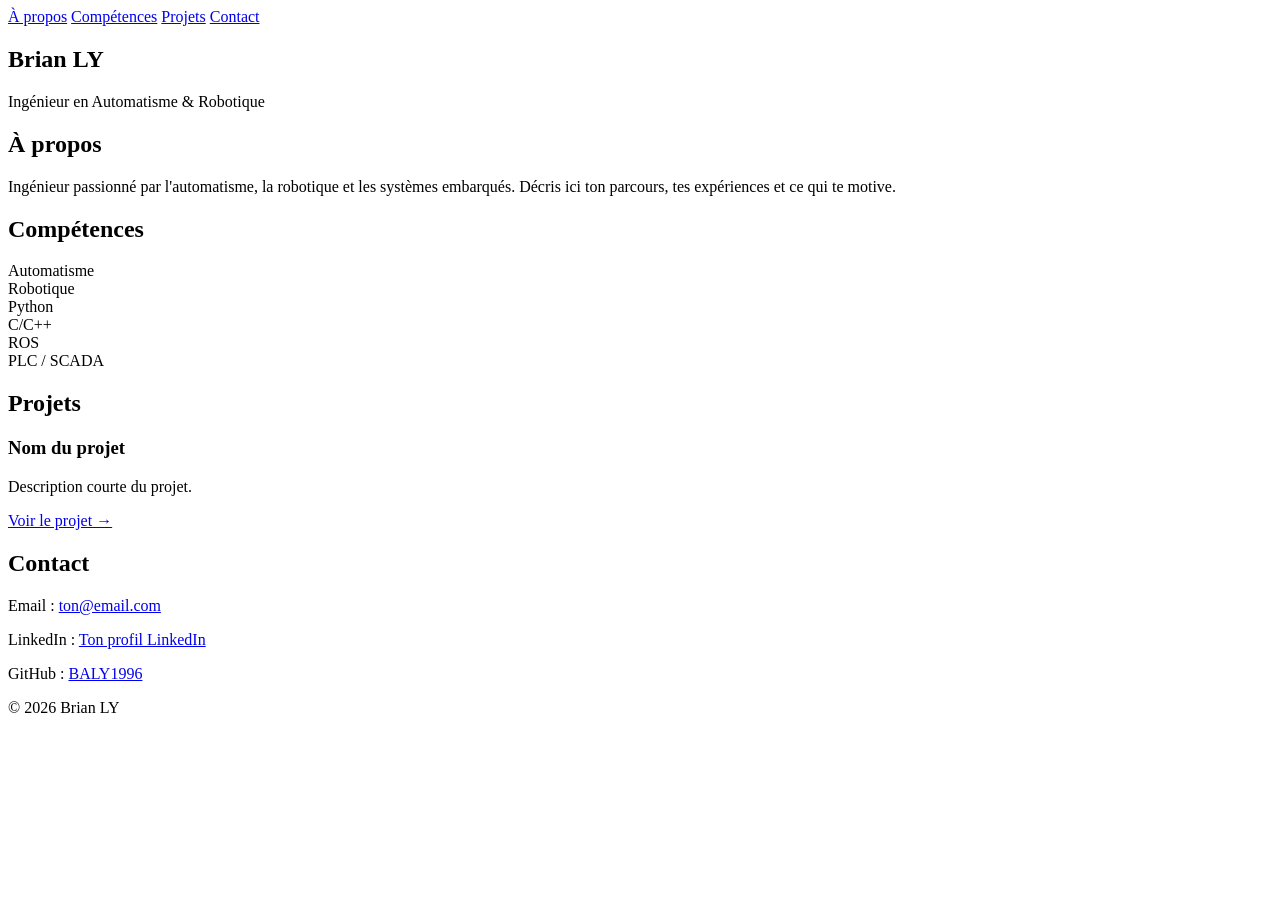
==== index.html @ 0abe819c "Create index.html" ====
<!DOCTYPE html>
<html lang="fr">
<head>
    <meta charset="UTF-8">
    <meta name="viewport" content="width=device-width, initial-scale=1.0">
    <title>Brian LY - Ingénieur Automatisme & Robotique</title>
    <link rel="stylesheet" href="style.css">
</head>
<body>
    <header>
        <nav>
            <a href="#apropos">À propos</a>
            <a href="#competences">Compétences</a>
            <a href="#projets">Projets</a>
            <a href="#contact">Contact</a>
        </nav>
    </header>

    <main>
        <section id="hero">
            <h1>Brian LY</h1>
            <p>Ingénieur en Automatisme & Robotique</p>
        </section>

        <section id="apropos">
            <h2>À propos</h2>
            <p>Ingénieur passionné par l'automatisme, la robotique et les systèmes embarqués. Décris ici ton parcours, tes expériences et ce qui te motive.</p>
        </section>

        <section id="competences">
            <h2>Compétences</h2>
            <div class="skills-grid">
                <div class="skill">Automatisme</div>
                <div class="skill">Robotique</div>
                <div class="skill">Python</div>
                <div class="skill">C/C++</div>
                <div class="skill">ROS</div>
                <div class="skill">PLC / SCADA</div>
            </div>
        </section>

        <section id="projets">
            <h2>Projets</h2>
            <div class="projects-grid">
                <article class="project-card">
                    <h3>Nom du projet</h3>
                    <p>Description courte du projet.</p>
                    <a href="#">Voir le projet →</a>
                </article>
            </div>
        </section>

        <section id="contact">
            <h2>Contact</h2>
            <p>Email : <a href="mailto:ton@email.com">ton@email.com</a></p>
            <p>LinkedIn : <a href="#">Ton profil LinkedIn</a></p>
            <p>GitHub : <a href="[github.com](https://github.com/BALY1996)">BALY1996</a></p>
        </section>
    </main>

    <footer>
        <p>© 2026 Brian LY</p>
    </footer>
</body>
</html>
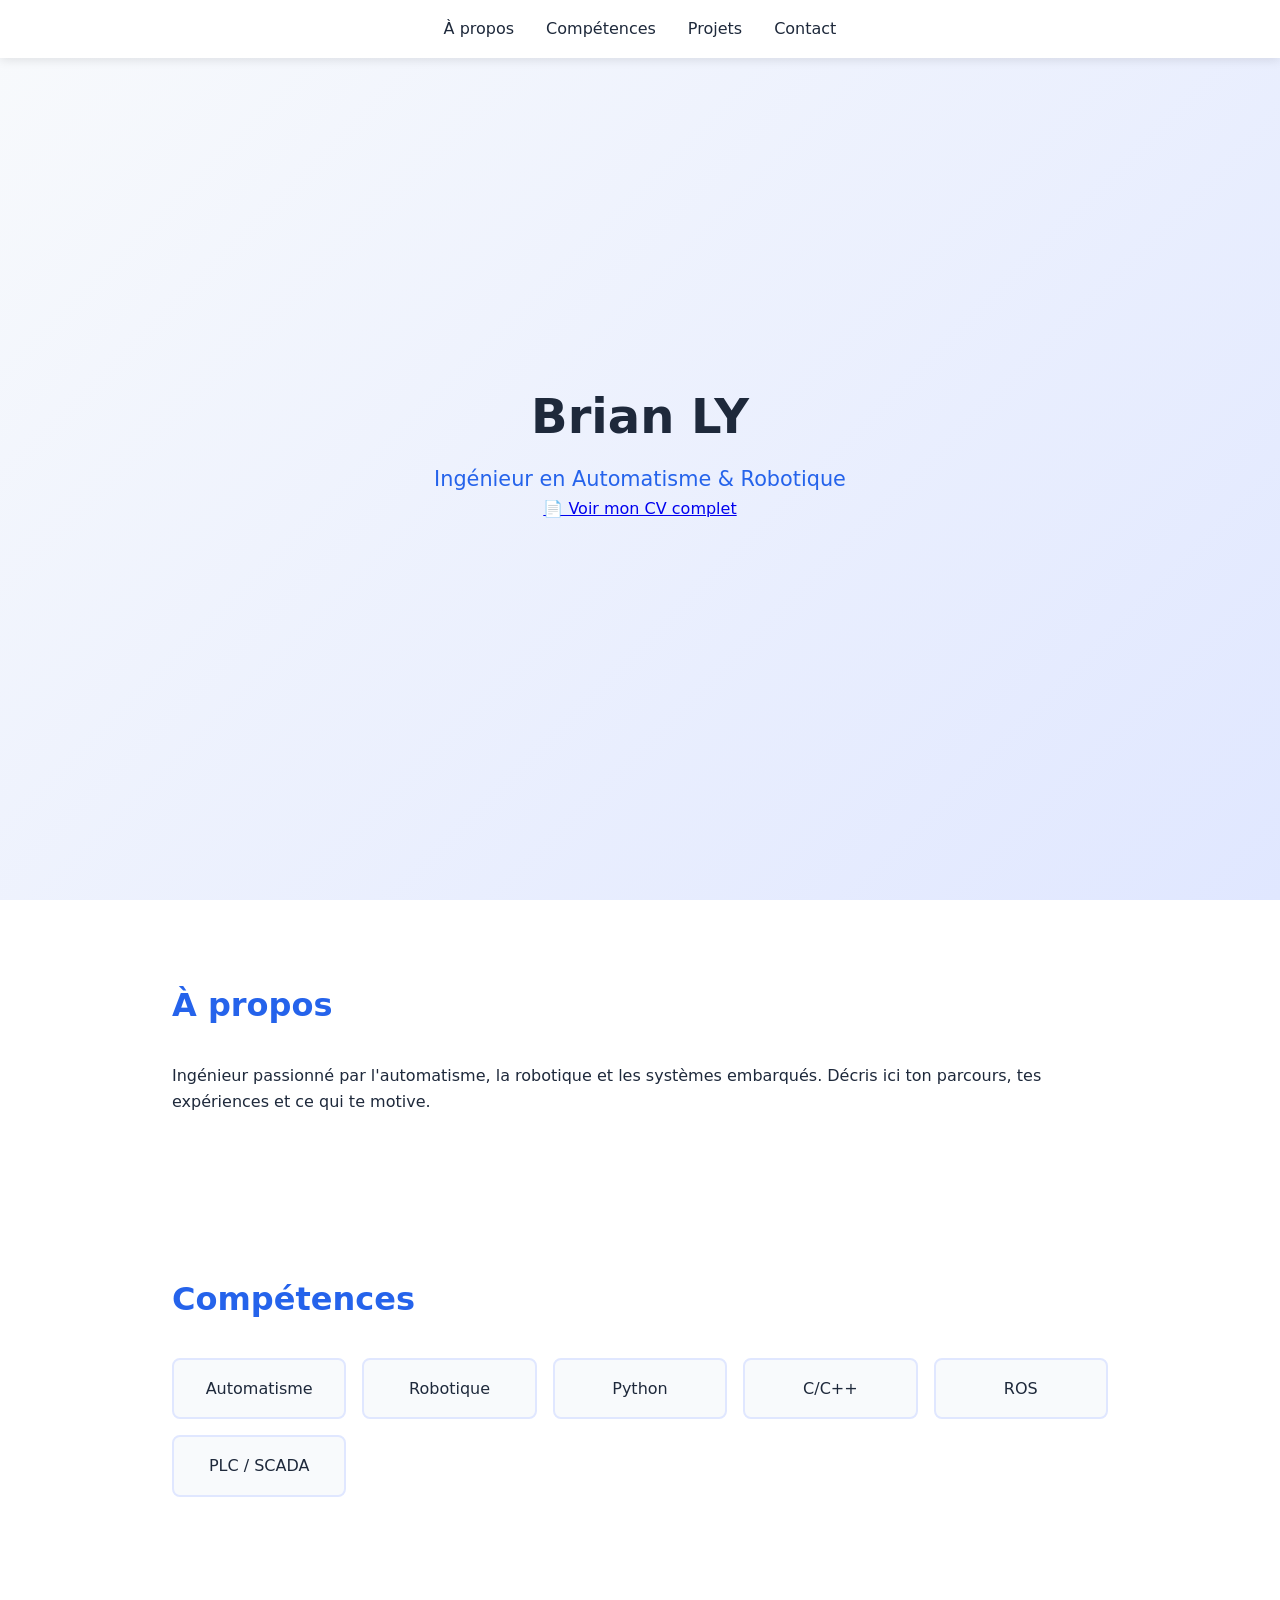
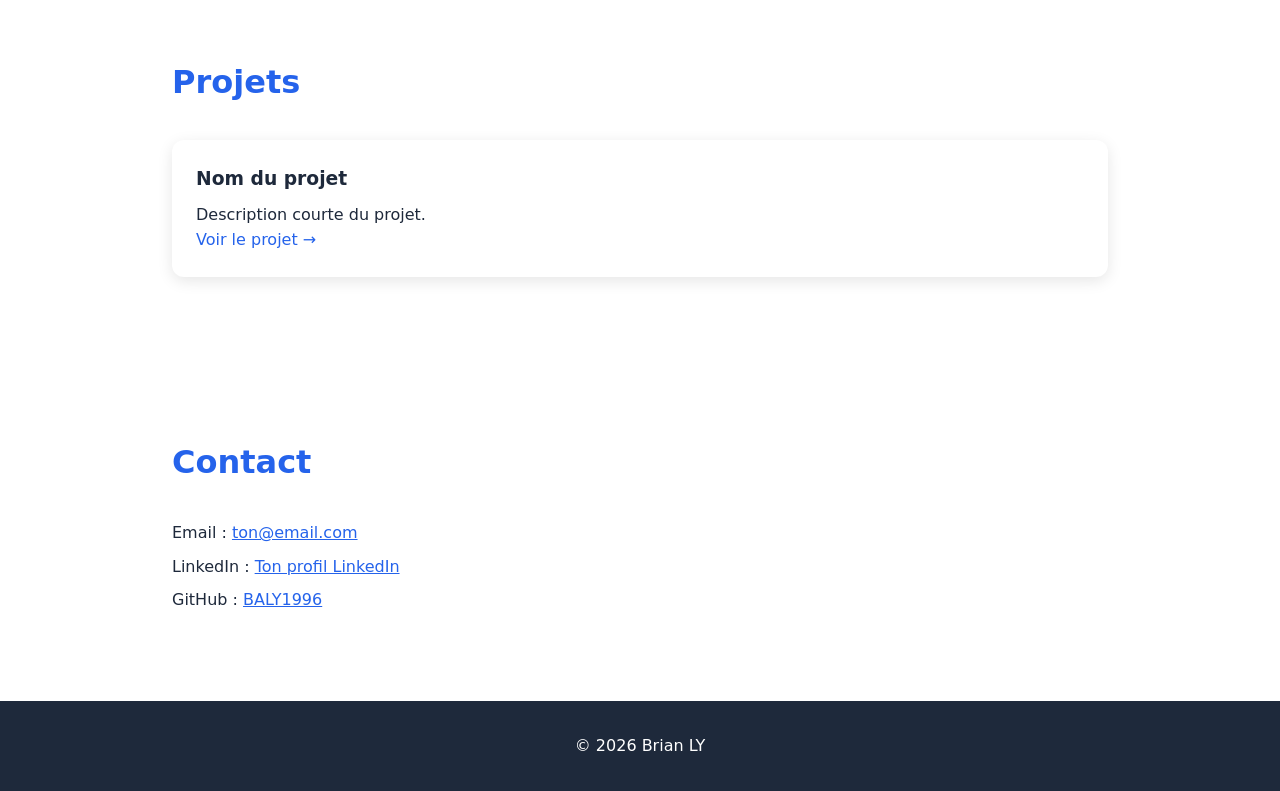
==== commit a7910fc6: "Update index.html" ====
--- a/index.html
+++ b/index.html
@@ -20,6 +20,8 @@
         <section id="hero">
             <h1>Brian LY</h1>
             <p>Ingénieur en Automatisme & Robotique</p>
+            <a href="cv.html" class="btn-cv">📄 Voir mon CV complet</a>
+
         </section>
 
         <section id="apropos">
--- a/style.css
+++ b/style.css
@@ -0,0 +1,127 @@
+* {
+    margin: 0;
+    padding: 0;
+    box-sizing: border-box;
+}
+
+:root {
+    --primary: #2563eb;
+    --dark: #1e293b;
+    --light: #f8fafc;
+}
+
+body {
+    font-family: system-ui, -apple-system, sans-serif;
+    line-height: 1.6;
+    color: var(--dark);
+}
+
+nav {
+    position: fixed;
+    top: 0;
+    width: 100%;
+    background: white;
+    padding: 1rem 2rem;
+    box-shadow: 0 2px 10px rgba(0,0,0,0.1);
+    display: flex;
+    gap: 2rem;
+    justify-content: center;
+    z-index: 100;
+}
+
+nav a {
+    text-decoration: none;
+    color: var(--dark);
+    font-weight: 500;
+    transition: color 0.2s;
+}
+
+nav a:hover { color: var(--primary); }
+
+section {
+    padding: 5rem 2rem;
+    max-width: 1000px;
+    margin: 0 auto;
+}
+
+#hero {
+    min-height: 100vh;
+    display: flex;
+    flex-direction: column;
+    justify-content: center;
+    align-items: center;
+    text-align: center;
+    background: linear-gradient(135deg, var(--light), #e0e7ff);
+    max-width: 100%;
+}
+
+#hero h1 {
+    font-size: 3rem;
+    margin-bottom: 0.5rem;
+}
+
+#hero p {
+    font-size: 1.3rem;
+    color: var(--primary);
+    font-weight: 500;
+}
+
+h2 {
+    font-size: 2rem;
+    margin-bottom: 2rem;
+    color: var(--primary);
+}
+
+.skills-grid {
+    display: grid;
+    grid-template-columns: repeat(auto-fit, minmax(150px, 1fr));
+    gap: 1rem;
+}
+
+.skill {
+    background: var(--light);
+    padding: 1rem;
+    border-radius: 8px;
+    text-align: center;
+    font-weight: 500;
+    border: 2px solid #e0e7ff;
+}
+
+.projects-grid {
+    display: grid;
+    grid-template-columns: repeat(auto-fit, minmax(280px, 1fr));
+    gap: 1.5rem;
+}
+
+.project-card {
+    background: white;
+    padding: 1.5rem;
+    border-radius: 12px;
+    box-shadow: 0 4px 15px rgba(0,0,0,0.1);
+    transition: transform 0.2s;
+}
+
+.project-card:hover { transform: translateY(-5px); }
+
+.project-card h3 { margin-bottom: 0.5rem; }
+
+.project-card a {
+    color: var(--primary);
+    text-decoration: none;
+    font-weight: 500;
+}
+
+#contact a {
+    color: var(--primary);
+}
+
+#contact p {
+    margin-bottom: 0.5rem;
+}
+
+footer {
+    text-align: center;
+    padding: 2rem;
+    background: var(--dark);
+    color: white;
+}
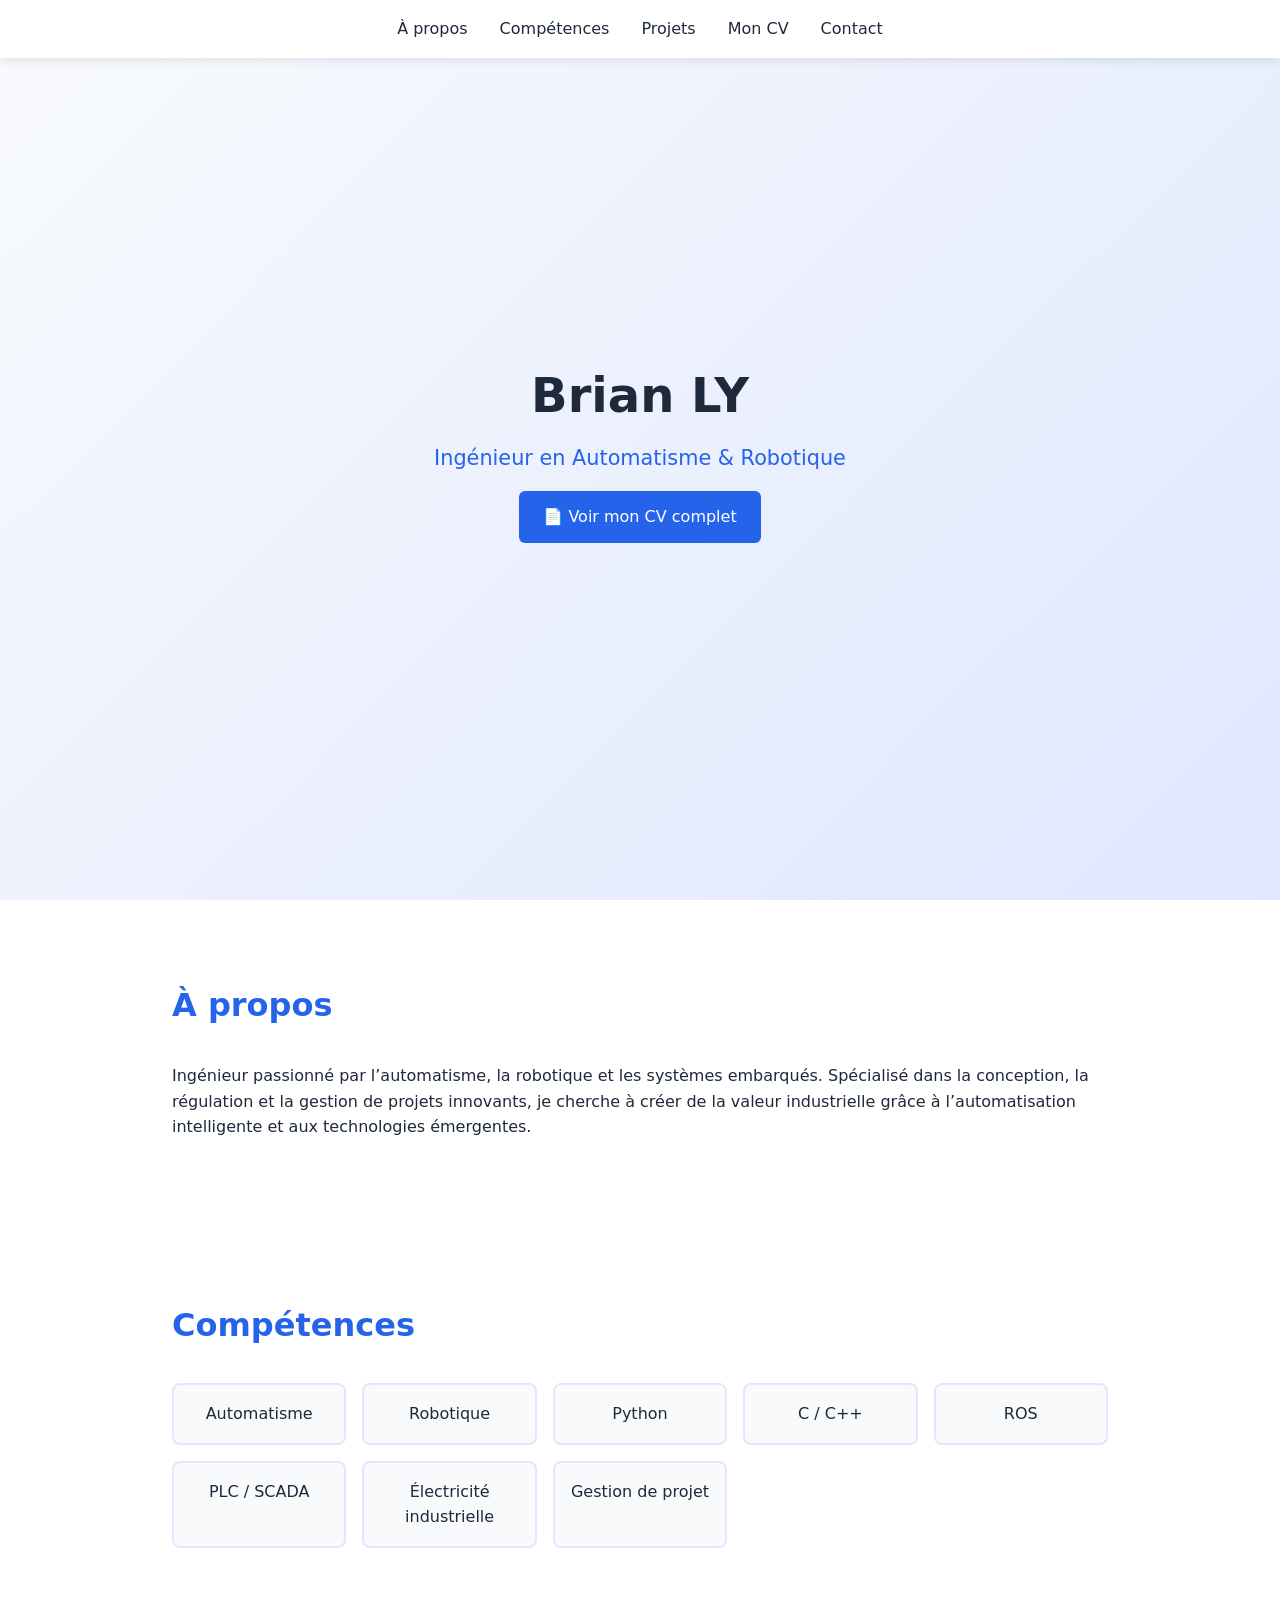
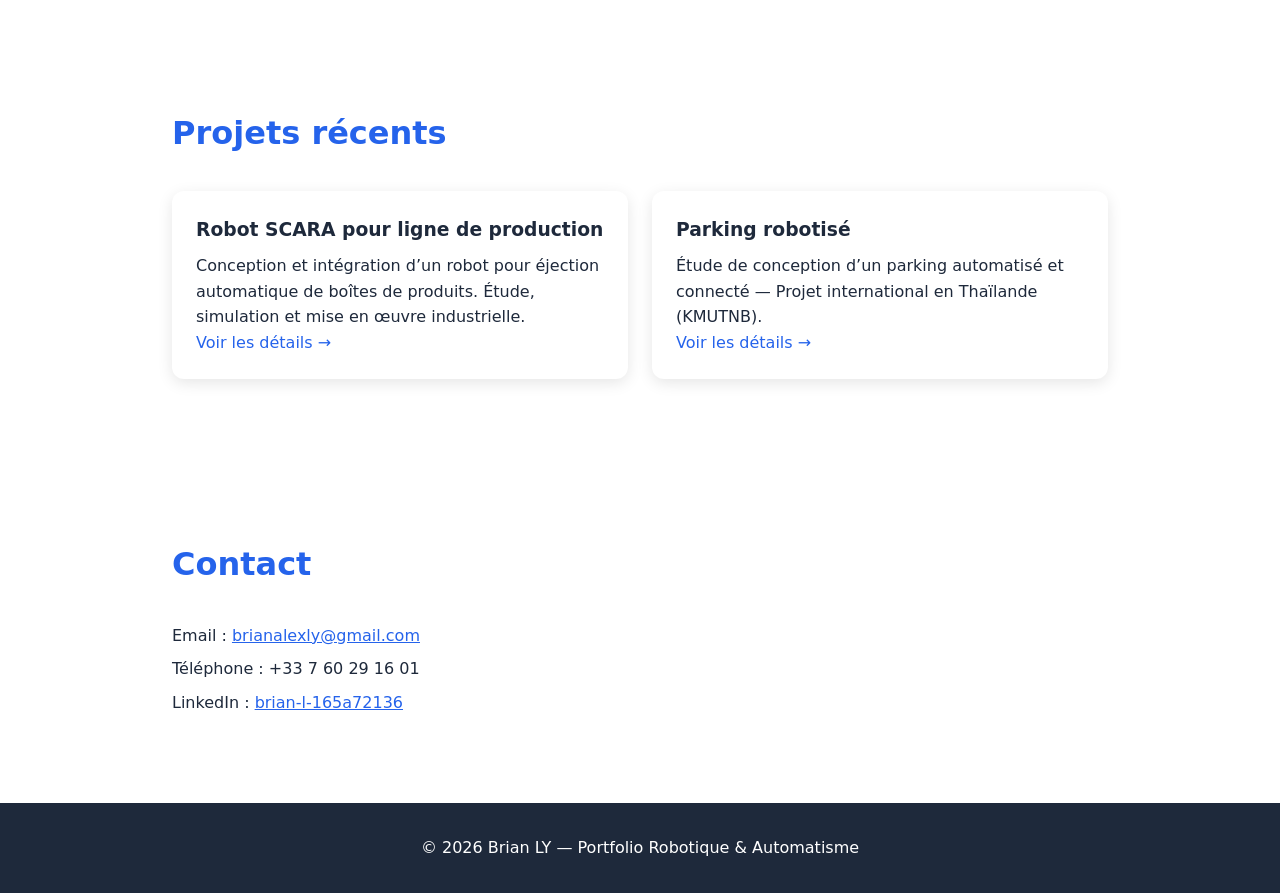
==== commit c64b095b: "Update index.html" ====
--- a/index.html
+++ b/index.html
@@ -1,67 +1,75 @@
 <!DOCTYPE html>
 <html lang="fr">
 <head>
-    <meta charset="UTF-8">
-    <meta name="viewport" content="width=device-width, initial-scale=1.0">
-    <title>Brian LY - Ingénieur Automatisme & Robotique</title>
-    <link rel="stylesheet" href="style.css">
+  <meta charset="UTF-8" />
+  <meta name="viewport" content="width=device-width, initial-scale=1.0" />
+  <title>Brian LY - Ingénieur Automatisme & Robotique</title>
+  <link rel="stylesheet" href="style.css" />
+  <script defer src="script.js"></script>
 </head>
 <body>
-    <header>
-        <nav>
-            <a href="#apropos">À propos</a>
-            <a href="#competences">Compétences</a>
-            <a href="#projets">Projets</a>
-            <a href="#contact">Contact</a>
-        </nav>
-    </header>
+  <header class="fade-in">
+    <nav>
+      <a href="#apropos">À propos</a>
+      <a href="#competences">Compétences</a>
+      <a href="#projets">Projets</a>
+      <a href="cv.html">Mon CV</a>
+      <a href="#contact">Contact</a>
+    </nav>
+  </header>
 
-    <main>
-        <section id="hero">
-            <h1>Brian LY</h1>
-            <p>Ingénieur en Automatisme & Robotique</p>
-            <a href="cv.html" class="btn-cv">📄 Voir mon CV complet</a>
+  <main>
+    <section id="hero" class="reveal slide-up">
+      <h1>Brian LY</h1>
+      <p>Ingénieur en Automatisme & Robotique</p>
+      <a href="cv.html" class="btn-cv">📄 Voir mon CV complet</a>
+    </section>
 
-        </section>
+    <section id="apropos" class="reveal fade-in">
+      <h2>À propos</h2>
+      <p>Ingénieur passionné par l’automatisme, la robotique et les systèmes embarqués. Spécialisé dans la conception, la régulation et la gestion de projets innovants, je cherche à créer de la valeur industrielle grâce à l’automatisation intelligente et aux technologies émergentes.</p>
+    </section>
 
-        <section id="apropos">
-            <h2>À propos</h2>
-            <p>Ingénieur passionné par l'automatisme, la robotique et les systèmes embarqués. Décris ici ton parcours, tes expériences et ce qui te motive.</p>
-        </section>
+    <section id="competences" class="reveal slide-left">
+      <h2>Compétences</h2>
+      <div class="skills-grid">
+        <div class="skill">Automatisme</div>
+        <div class="skill">Robotique</div>
+        <div class="skill">Python</div>
+        <div class="skill">C / C++</div>
+        <div class="skill">ROS</div>
+        <div class="skill">PLC / SCADA</div>
+        <div class="skill">Électricité industrielle</div>
+        <div class="skill">Gestion de projet</div>
+      </div>
+    </section>
 
-        <section id="competences">
-            <h2>Compétences</h2>
-            <div class="skills-grid">
-                <div class="skill">Automatisme</div>
-                <div class="skill">Robotique</div>
-                <div class="skill">Python</div>
-                <div class="skill">C/C++</div>
-                <div class="skill">ROS</div>
-                <div class="skill">PLC / SCADA</div>
-            </div>
-        </section>
+    <section id="projets" class="reveal fade-in">
+      <h2>Projets récents</h2>
+      <div class="projects-grid">
+        <article class="project-card">
+          <h3>Robot SCARA pour ligne de production</h3>
+          <p>Conception et intégration d’un robot pour éjection automatique de boîtes de produits. Étude, simulation et mise en œuvre industrielle.</p>
+          <a href="#">Voir les détails →</a>
+        </article>
+        <article class="project-card">
+          <h3>Parking robotisé</h3>
+          <p>Étude de conception d’un parking automatisé et connecté — Projet international en Thaïlande (KMUTNB).</p>
+          <a href="#">Voir les détails →</a>
+        </article>
+      </div>
+    </section>
 
-        <section id="projets">
-            <h2>Projets</h2>
-            <div class="projects-grid">
-                <article class="project-card">
-                    <h3>Nom du projet</h3>
-                    <p>Description courte du projet.</p>
-                    <a href="#">Voir le projet →</a>
-                </article>
-            </div>
-        </section>
+    <section id="contact" class="reveal slide-up">
+      <h2>Contact</h2>
+      <p>Email : <a href="mailto:brianalexly@gmail.com">brianalexly@gmail.com</a></p>
+      <p>Téléphone : +33 7 60 29 16 01</p>
+      <p>LinkedIn : <a href="[linkedin.com](https://www.linkedin.com/in/brian-l-165a72136)">brian-l-165a72136</a></p>
+    </section>
+  </main>
 
-        <section id="contact">
-            <h2>Contact</h2>
-            <p>Email : <a href="mailto:ton@email.com">ton@email.com</a></p>
-            <p>LinkedIn : <a href="#">Ton profil LinkedIn</a></p>
-            <p>GitHub : <a href="[github.com](https://github.com/BALY1996)">BALY1996</a></p>
-        </section>
-    </main>
-
-    <footer>
-        <p>© 2026 Brian LY</p>
-    </footer>
+  <footer>
+    <p>© 2026 Brian LY — Portfolio Robotique & Automatisme</p>
+  </footer>
 </body>
 </html>
--- a/style.css
+++ b/style.css
@@ -125,3 +125,19 @@
     background: var(--dark);
     color: white;
 }
+.btn-cv {
+    display: inline-block;
+    margin-top: 1rem;
+    padding: 0.8rem 1.5rem;
+    background: #2563eb;
+    color: white;
+    border-radius: 6px;
+    text-decoration: none;
+    font-weight: 500;
+    transition: background 0.2s;
+}
+
+.btn-cv:hover {
+    background: #1d4ed8;
+}
+
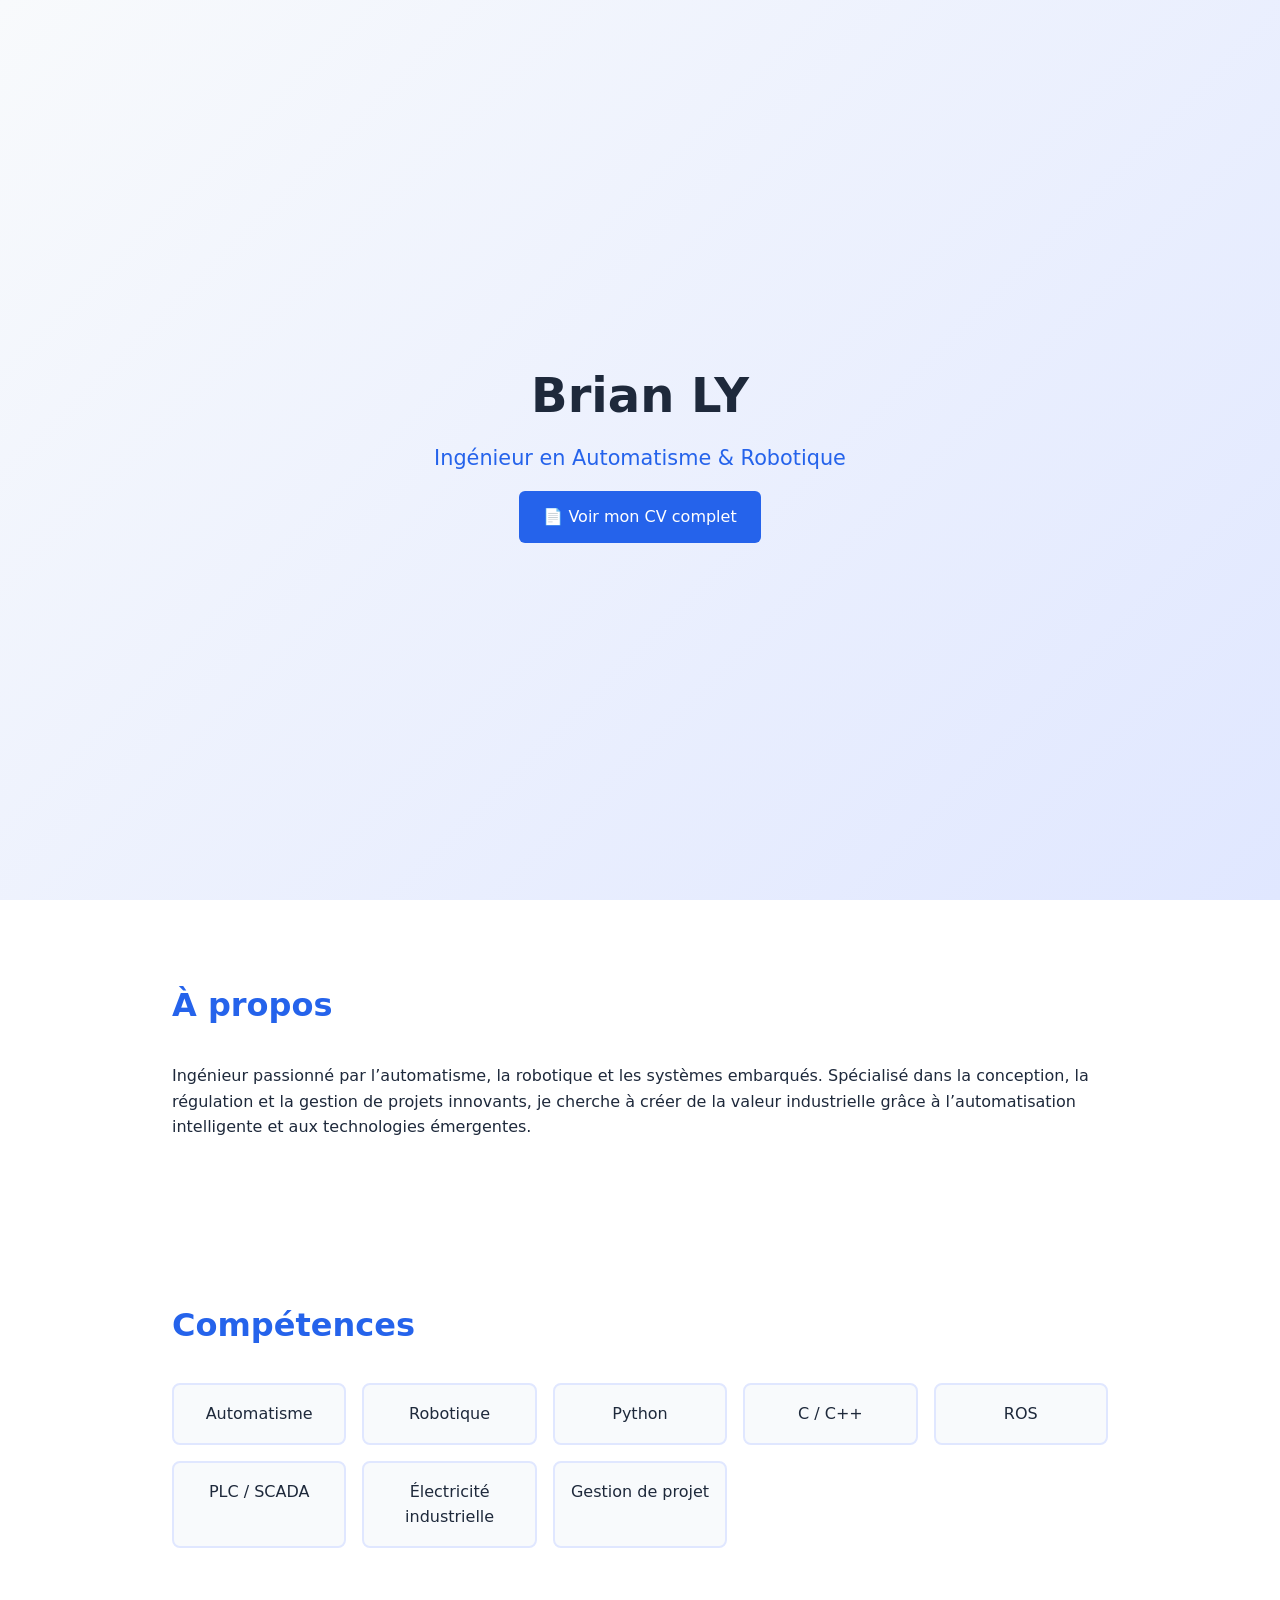
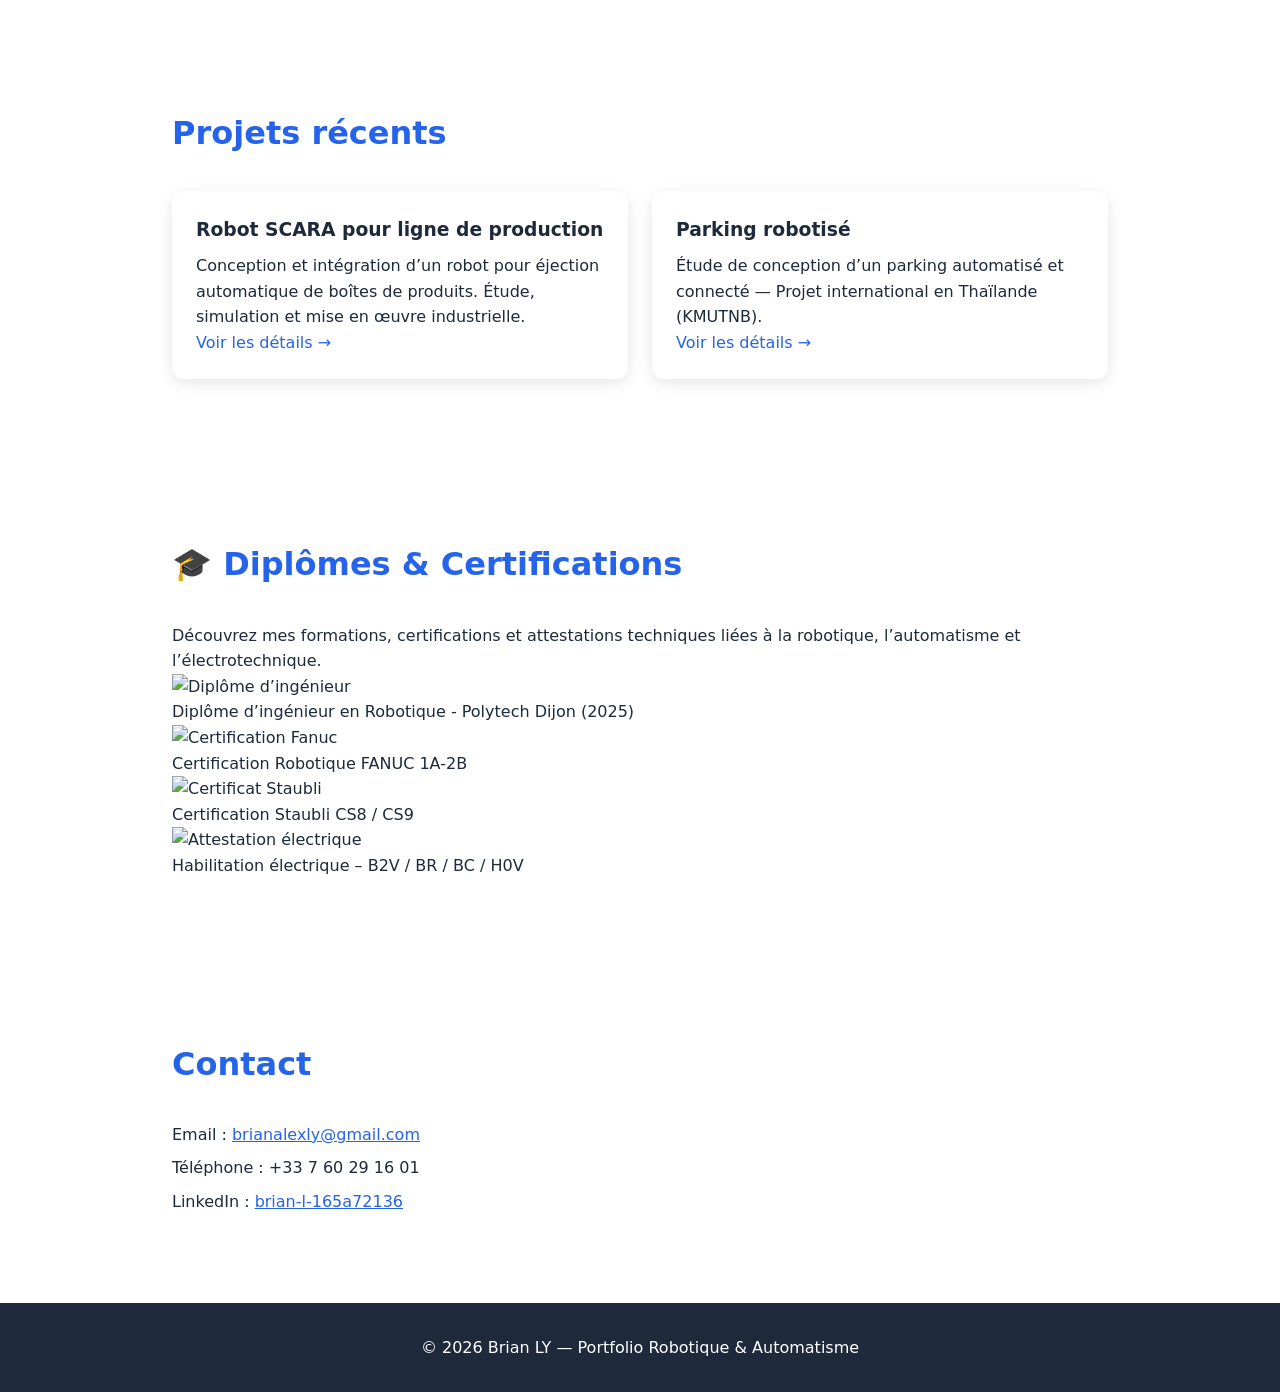
==== commit 0f263947: "Update index.html" ====
--- a/index.html
+++ b/index.html
@@ -60,6 +60,30 @@
       </div>
     </section>
 
+    <section id="diplomes" class="reveal fade-in">
+  <h2>🎓 Diplômes & Certifications</h2>
+  <p>Découvrez mes formations, certifications et attestations techniques liées à la robotique, l’automatisme et l’électrotechnique.</p>
+
+  <div class="gallery-grid">
+    <div class="gallery-item">
+      <img src="assets/diplome1.jpg" alt="Diplôme d’ingénieur" />
+      <p>Diplôme d’ingénieur en Robotique - Polytech Dijon (2025)</p>
+    </div>
+    <div class="gallery-item">
+      <img src="assets/certificat1.jpg" alt="Certification Fanuc" />
+      <p>Certification Robotique FANUC 1A-2B</p>
+    </div>
+    <div class="gallery-item">
+      <img src="assets/certificat2.jpg" alt="Certificat Staubli" />
+      <p>Certification Staubli CS8 / CS9</p>
+    </div>
+    <div class="gallery-item">
+      <img src="assets/attestation1.jpg" alt="Attestation électrique" />
+      <p>Habilitation électrique – B2V / BR / BC / H0V</p>
+    </div>
+  </div>
+</section>
+
     <section id="contact" class="reveal slide-up">
       <h2>Contact</h2>
       <p>Email : <a href="mailto:brianalexly@gmail.com">brianalexly@gmail.com</a></p>
--- a/style.css
+++ b/style.css
@@ -140,4 +140,49 @@
 .btn-cv:hover {
     background: #1d4ed8;
 }
+/* --- Animations dynamiques --- */
 
+.reveal {
+  opacity: 0;
+  transform: translateY(50px);
+  transition: all 0.8s ease-out;
+}
+
+.reveal.visible {
+  opacity: 1;
+  transform: translateY(0);
+}
+
+.fade-in {
+  opacity: 0;
+  transform: scale(0.98);
+  transition: all 1s ease;
+}
+
+.fade-in.visible {
+  opacity: 1;
+  transform: scale(1);
+}
+
+.slide-up {
+  transform: translateY(40px);
+  opacity: 0;
+  transition: all 0.8s ease-out;
+}
+
+.slide-up.visible {
+  transform: translateY(0);
+  opacity: 1;
+}
+
+.slide-left {
+  transform: translateX(-50px);
+  opacity: 0;
+  transition: all 0.8s ease-out;
+}
+
+.slide-left.visible {
+  transform: translateX(0);
+  opacity: 1;
+}
+
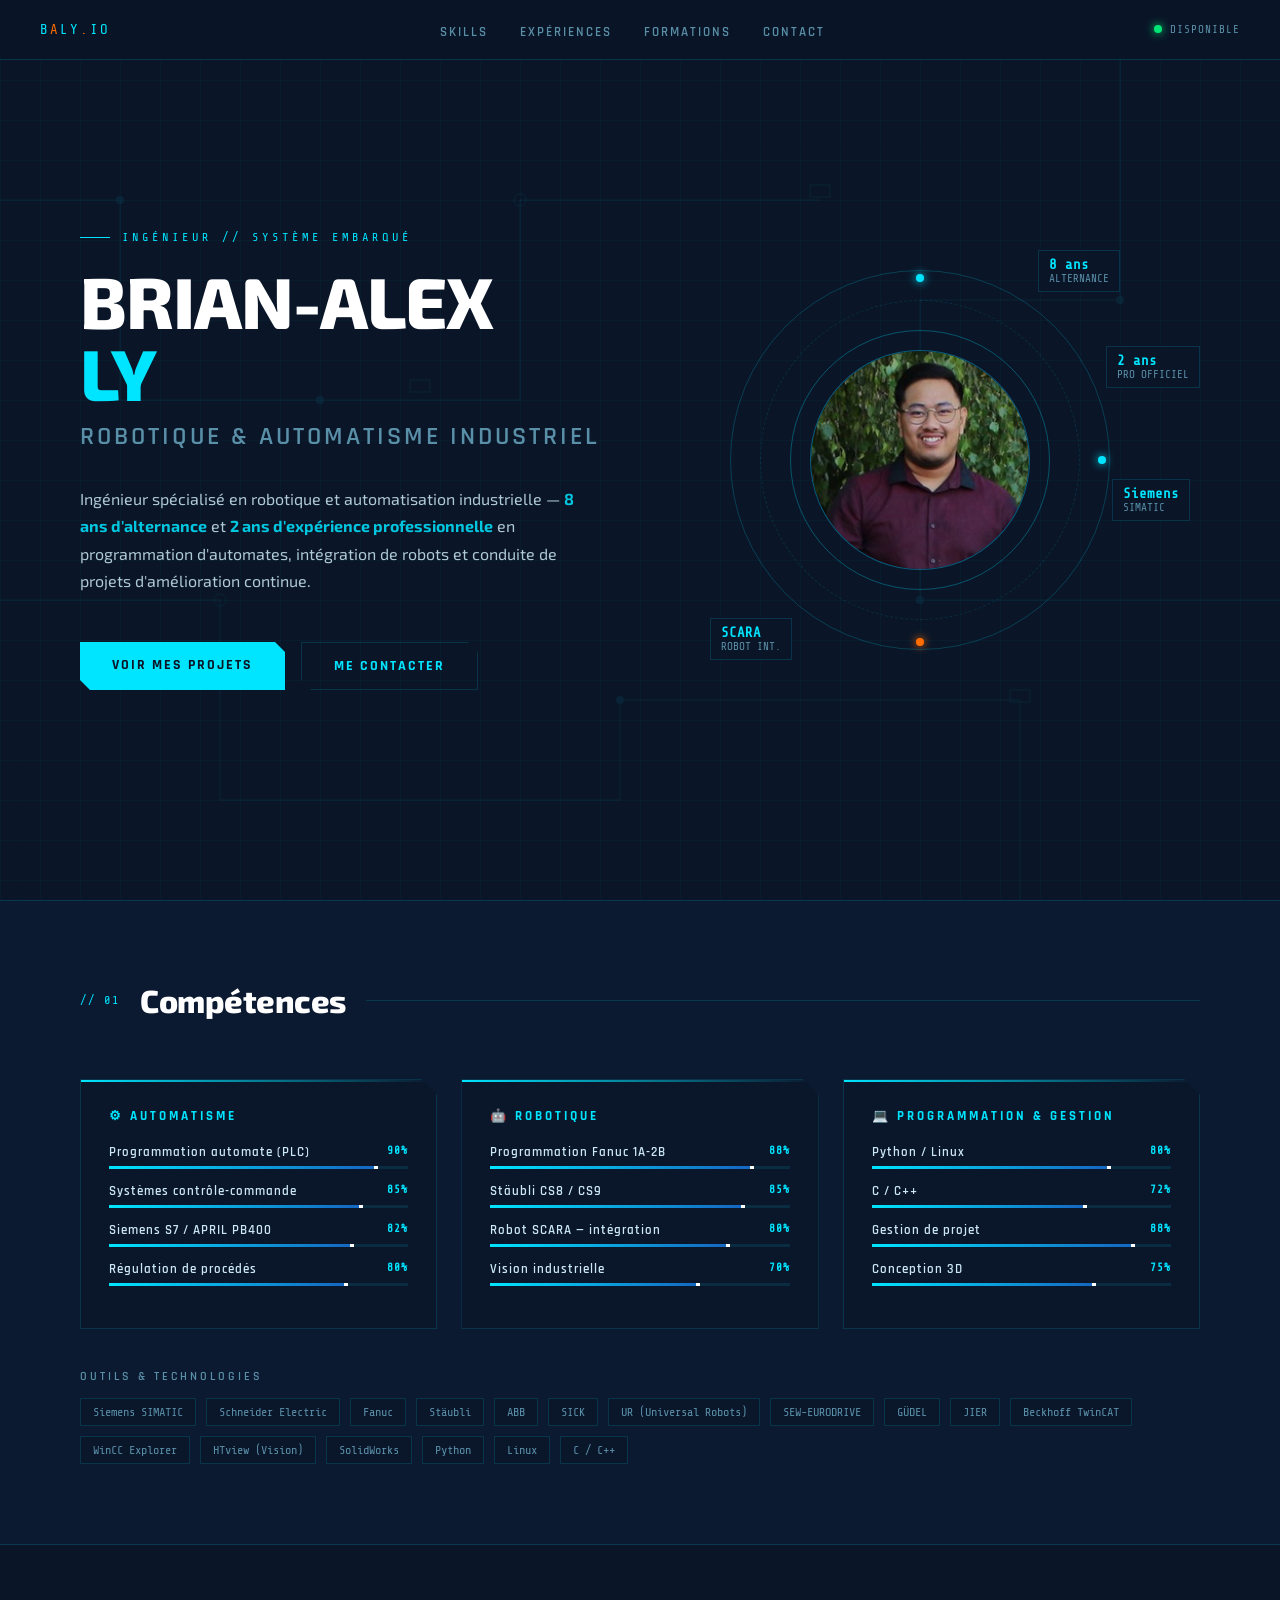
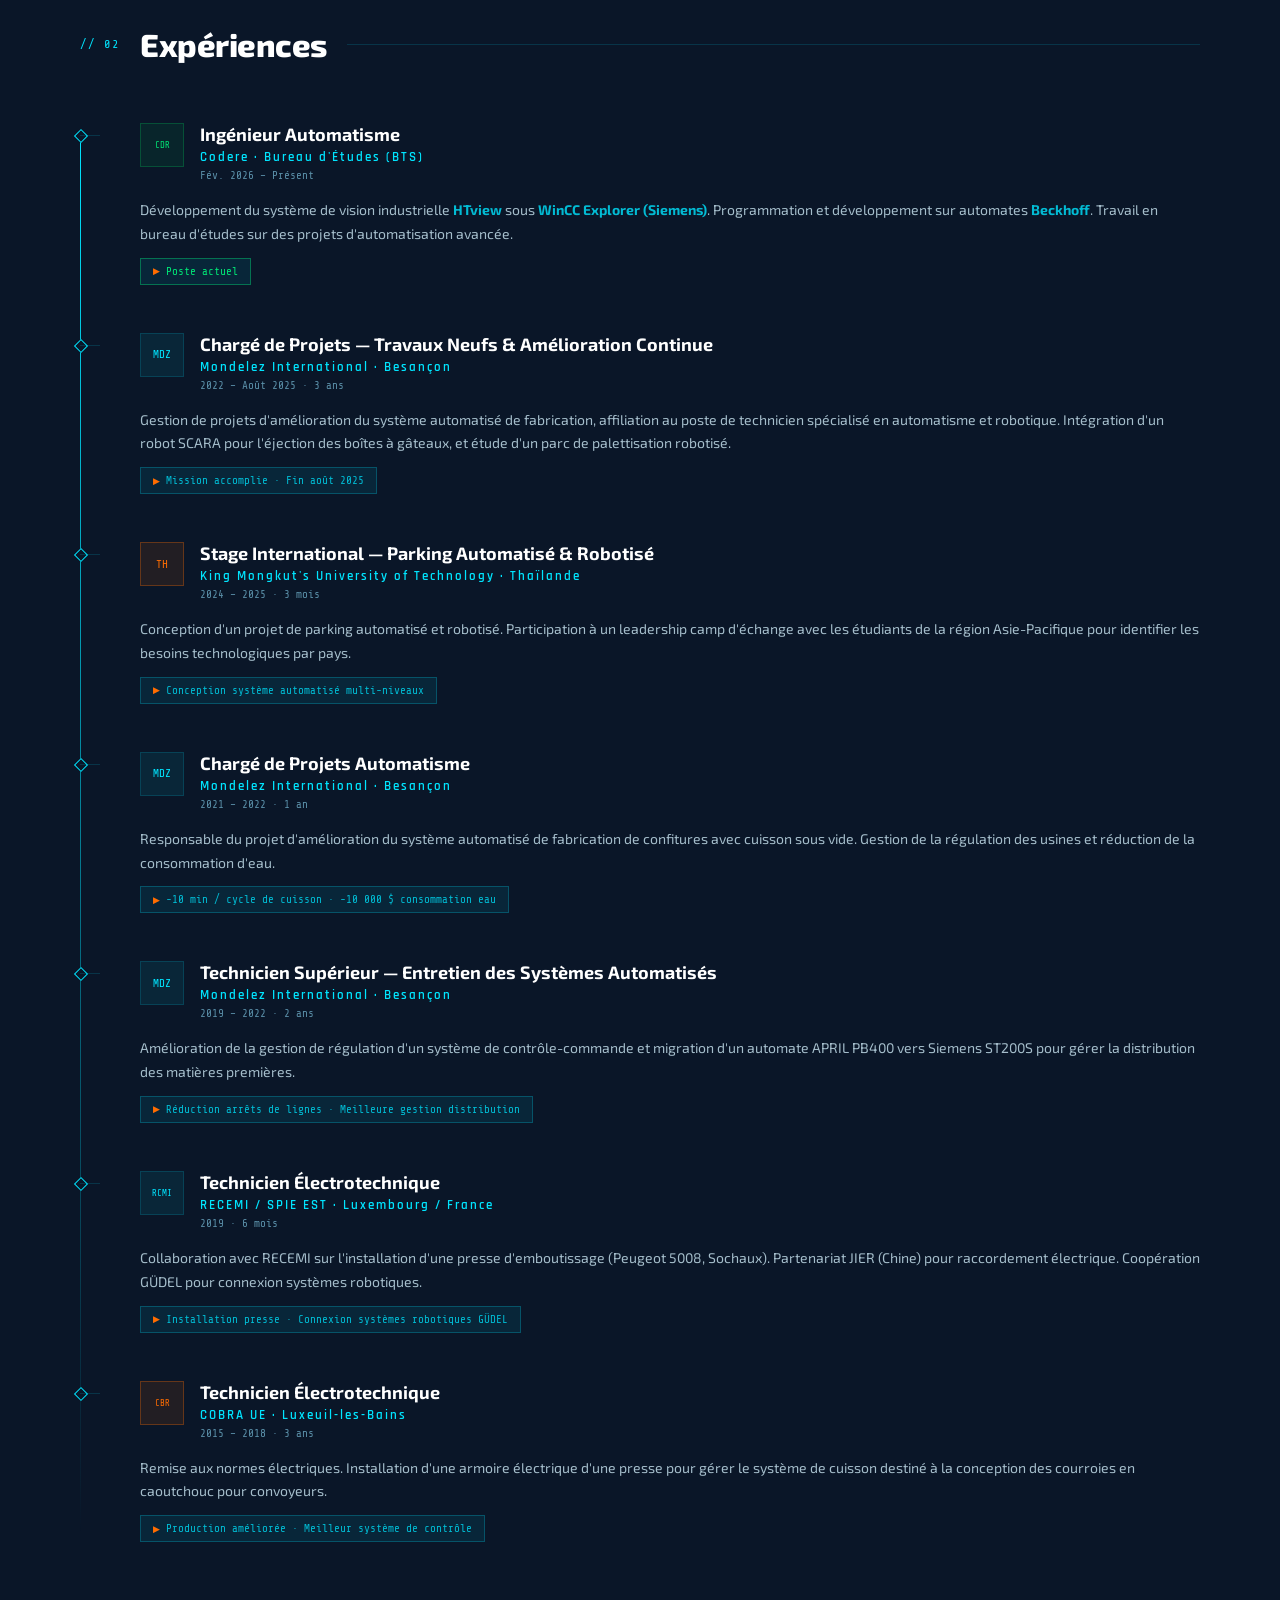
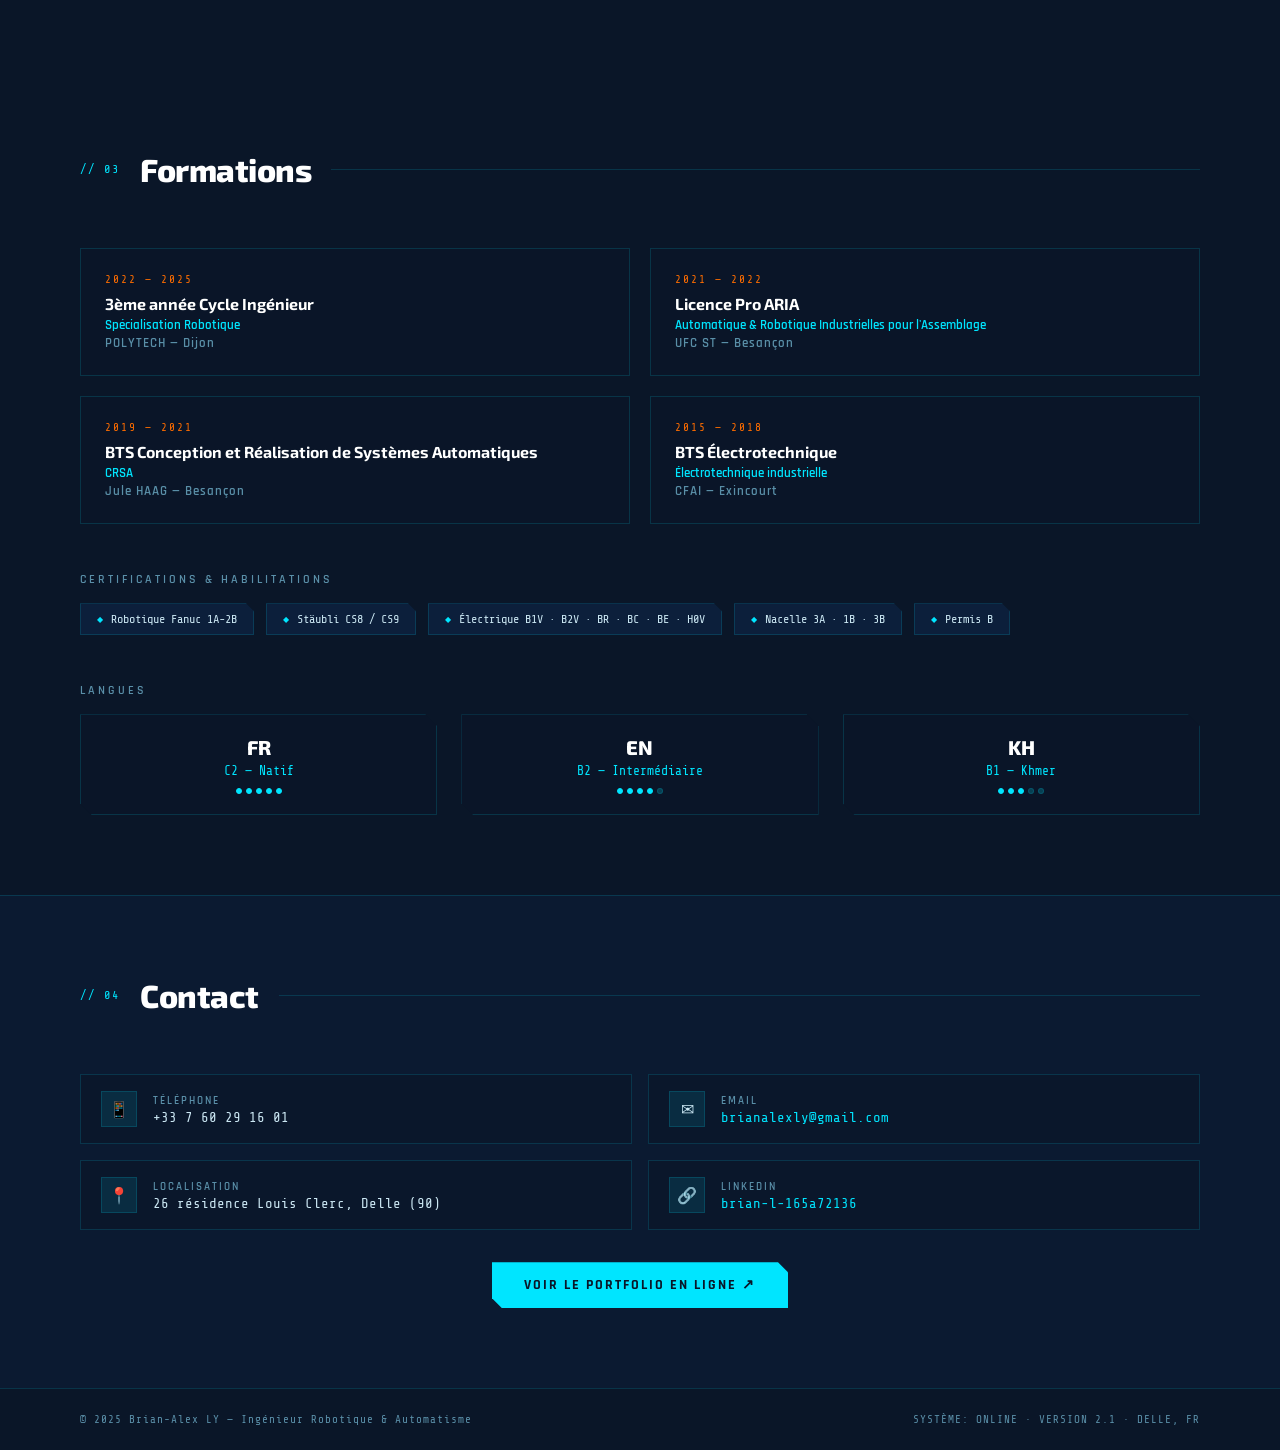
==== commit 5cbd025f: "index.html" ====
--- a/index.html
+++ b/index.html
@@ -1,99 +1,1394 @@
 <!DOCTYPE html>
 <html lang="fr">
 <head>
-  <meta charset="UTF-8" />
-  <meta name="viewport" content="width=device-width, initial-scale=1.0" />
-  <title>Brian LY - Ingénieur Automatisme & Robotique</title>
-  <link rel="stylesheet" href="style.css" />
-  <script defer src="script.js"></script>
+<meta charset="UTF-8">
+<meta name="viewport" content="width=device-width, initial-scale=1.0">
+<title>Brian-Alex LY — Ingénieur Robotique & Automatisme</title>
+<link href="https://fonts.googleapis.com/css2?family=Share+Tech+Mono&family=Rajdhani:wght@400;500;600;700&family=Exo+2:wght@300;400;600;800&display=swap" rel="stylesheet">
+<style>
+  :root {
+    --cyan: #00e5ff;
+    --blue: #1565c0;
+    --dark-blue: #0a1628;
+    --mid-blue: #0d2240;
+    --accent: #00bcd4;
+    --orange: #ff6d00;
+    --text: #cce8f4;
+    --muted: #5a8fa8;
+    --grid: rgba(0,229,255,0.04);
+    --border: rgba(0,229,255,0.15);
+  }
+
+  * { margin: 0; padding: 0; box-sizing: border-box; }
+
+  html { scroll-behavior: smooth; }
+
+  body {
+    background: var(--dark-blue);
+    color: var(--text);
+    font-family: 'Exo 2', sans-serif;
+    overflow-x: hidden;
+  }
+
+  /* GRID BACKGROUND */
+  body::before {
+    content: '';
+    position: fixed;
+    inset: 0;
+    background-image:
+      linear-gradient(rgba(0,229,255,0.03) 1px, transparent 1px),
+      linear-gradient(90deg, rgba(0,229,255,0.03) 1px, transparent 1px);
+    background-size: 40px 40px;
+    pointer-events: none;
+    z-index: 0;
+  }
+
+  /* CIRCUIT LINES */
+  .circuit-bg {
+    position: fixed;
+    inset: 0;
+    pointer-events: none;
+    z-index: 0;
+    overflow: hidden;
+  }
+
+  .circuit-bg svg {
+    width: 100%;
+    height: 100%;
+    opacity: 0.07;
+  }
+
+  /* SCAN LINE */
+  body::after {
+    content: '';
+    position: fixed;
+    top: -100%;
+    left: 0;
+    right: 0;
+    height: 2px;
+    background: linear-gradient(90deg, transparent, var(--cyan), transparent);
+    animation: scan 8s linear infinite;
+    z-index: 1;
+    pointer-events: none;
+  }
+
+  @keyframes scan {
+    0% { top: -2px; opacity: 0.6; }
+    100% { top: 100vh; opacity: 0; }
+  }
+
+  /* NAVIGATION */
+  nav {
+    position: fixed;
+    top: 0;
+    left: 0;
+    right: 0;
+    z-index: 100;
+    background: rgba(10,22,40,0.92);
+    border-bottom: 1px solid var(--border);
+    backdrop-filter: blur(10px);
+    display: flex;
+    align-items: center;
+    justify-content: space-between;
+    padding: 0 40px;
+    height: 60px;
+  }
+
+  .nav-logo {
+    font-family: 'Share Tech Mono', monospace;
+    color: var(--cyan);
+    font-size: 14px;
+    letter-spacing: 2px;
+  }
+
+  .nav-logo span {
+    color: var(--orange);
+  }
+
+  nav ul {
+    list-style: none;
+    display: flex;
+    gap: 32px;
+  }
+
+  nav a {
+    color: var(--muted);
+    text-decoration: none;
+    font-family: 'Rajdhani', sans-serif;
+    font-size: 13px;
+    letter-spacing: 2px;
+    text-transform: uppercase;
+    font-weight: 600;
+    transition: color 0.2s;
+    position: relative;
+  }
+
+  nav a::after {
+    content: '';
+    position: absolute;
+    bottom: -4px;
+    left: 0;
+    right: 0;
+    height: 1px;
+    background: var(--cyan);
+    transform: scaleX(0);
+    transition: transform 0.2s;
+  }
+
+  nav a:hover { color: var(--cyan); }
+  nav a:hover::after { transform: scaleX(1); }
+
+  /* HUD CORNER */
+  .hud-corner {
+    font-family: 'Share Tech Mono', monospace;
+    font-size: 11px;
+    color: var(--muted);
+    letter-spacing: 1px;
+  }
+
+  /* MAIN WRAPPER */
+  main {
+    position: relative;
+    z-index: 2;
+  }
+
+  /* HERO */
+  .hero {
+    min-height: 100vh;
+    display: flex;
+    align-items: center;
+    padding: 80px 80px 60px;
+    position: relative;
+    overflow: hidden;
+  }
+
+  .hero-content {
+    flex: 1;
+    max-width: 650px;
+  }
+
+  .hero-label {
+    font-family: 'Share Tech Mono', monospace;
+    font-size: 12px;
+    color: var(--cyan);
+    letter-spacing: 4px;
+    text-transform: uppercase;
+    margin-bottom: 20px;
+    display: flex;
+    align-items: center;
+    gap: 12px;
+  }
+
+  .hero-label::before {
+    content: '';
+    display: inline-block;
+    width: 30px;
+    height: 1px;
+    background: var(--cyan);
+  }
+
+  h1 {
+    font-family: 'Exo 2', sans-serif;
+    font-size: clamp(42px, 6vw, 72px);
+    font-weight: 800;
+    line-height: 1;
+    letter-spacing: -1px;
+    margin-bottom: 12px;
+    color: #ffffff;
+  }
+
+  h1 .last-name {
+    color: var(--cyan);
+    display: block;
+  }
+
+  .hero-title {
+    font-family: 'Rajdhani', sans-serif;
+    font-size: clamp(18px, 2.5vw, 26px);
+    font-weight: 600;
+    color: var(--muted);
+    letter-spacing: 3px;
+    text-transform: uppercase;
+    margin-bottom: 32px;
+  }
+
+  .hero-desc {
+    font-size: 16px;
+    line-height: 1.7;
+    color: var(--text);
+    max-width: 500px;
+    margin-bottom: 48px;
+    opacity: 0.85;
+  }
+
+  .hero-cta {
+    display: flex;
+    gap: 16px;
+    flex-wrap: wrap;
+  }
+
+  .btn-primary {
+    font-family: 'Rajdhani', sans-serif;
+    font-size: 14px;
+    font-weight: 700;
+    letter-spacing: 2px;
+    text-transform: uppercase;
+    padding: 14px 32px;
+    background: var(--cyan);
+    color: var(--dark-blue);
+    border: none;
+    cursor: pointer;
+    clip-path: polygon(0 0, calc(100% - 10px) 0, 100% 10px, 100% 100%, 10px 100%, 0 calc(100% - 10px));
+    transition: all 0.2s;
+    text-decoration: none;
+    display: inline-block;
+  }
+
+  .btn-primary:hover {
+    background: #fff;
+    transform: translateY(-2px);
+  }
+
+  .btn-ghost {
+    font-family: 'Rajdhani', sans-serif;
+    font-size: 14px;
+    font-weight: 700;
+    letter-spacing: 2px;
+    text-transform: uppercase;
+    padding: 14px 32px;
+    background: transparent;
+    color: var(--cyan);
+    border: 1px solid var(--border);
+    cursor: pointer;
+    clip-path: polygon(0 0, calc(100% - 10px) 0, 100% 10px, 100% 100%, 10px 100%, 0 calc(100% - 10px));
+    transition: all 0.2s;
+    text-decoration: none;
+    display: inline-block;
+  }
+
+  .btn-ghost:hover {
+    background: rgba(0,229,255,0.08);
+    border-color: var(--cyan);
+    transform: translateY(-2px);
+  }
+
+  /* HERO VISUAL */
+  .hero-visual {
+    flex: 1;
+    display: flex;
+    justify-content: center;
+    align-items: center;
+    position: relative;
+  }
+
+  .robot-hud {
+    position: relative;
+    width: 380px;
+    height: 380px;
+  }
+
+  .hud-ring {
+    position: absolute;
+    border-radius: 50%;
+    border: 1px solid var(--border);
+  }
+
+  .hud-ring-1 {
+    inset: 0;
+    border-color: rgba(0,229,255,0.2);
+    animation: spin-slow 20s linear infinite;
+  }
+
+  .hud-ring-2 {
+    inset: 30px;
+    border-color: rgba(0,229,255,0.12);
+    animation: spin-slow 15s linear infinite reverse;
+    border-style: dashed;
+  }
+
+  .hud-ring-3 {
+    inset: 60px;
+    border-color: rgba(0,229,255,0.3);
+    animation: spin-slow 10s linear infinite;
+  }
+
+  @keyframes spin-slow {
+    from { transform: rotate(0deg); }
+    to { transform: rotate(360deg); }
+  }
+
+  .hud-center {
+    position: absolute;
+    inset: 80px;
+    border-radius: 50%;
+    background: var(--mid-blue);
+    border: 1px solid rgba(0,229,255,0.3);
+    display: flex;
+    flex-direction: column;
+    align-items: center;
+    justify-content: center;
+    font-family: 'Share Tech Mono', monospace;
+  }
+
+  .hud-center .hud-big {
+    font-size: 48px;
+    font-weight: 800;
+    color: var(--cyan);
+    font-family: 'Exo 2', sans-serif;
+    line-height: 1;
+  }
+
+  .hud-center .hud-small {
+    font-size: 11px;
+    color: var(--muted);
+    letter-spacing: 2px;
+    margin-top: 4px;
+  }
+
+  .hud-dot {
+    position: absolute;
+    width: 8px;
+    height: 8px;
+    border-radius: 50%;
+    background: var(--cyan);
+    box-shadow: 0 0 8px var(--cyan);
+  }
+
+  .hud-stat {
+    position: absolute;
+    font-family: 'Share Tech Mono', monospace;
+    font-size: 11px;
+    color: var(--muted);
+    background: rgba(10,22,40,0.9);
+    border: 1px solid var(--border);
+    padding: 6px 10px;
+    white-space: nowrap;
+  }
+
+  .hud-stat strong { color: var(--cyan); display: block; font-size: 14px; }
+
+  /* SECTION */
+  section {
+    padding: 80px 80px;
+    position: relative;
+    z-index: 2;
+  }
+
+  .section-header {
+    display: flex;
+    align-items: center;
+    gap: 20px;
+    margin-bottom: 60px;
+  }
+
+  .section-num {
+    font-family: 'Share Tech Mono', monospace;
+    font-size: 12px;
+    color: var(--cyan);
+    letter-spacing: 2px;
+  }
+
+  h2 {
+    font-family: 'Exo 2', sans-serif;
+    font-size: 32px;
+    font-weight: 800;
+    color: #fff;
+    letter-spacing: -0.5px;
+  }
+
+  .section-line {
+    flex: 1;
+    height: 1px;
+    background: var(--border);
+  }
+
+  /* SKILLS SECTION */
+  #competences {
+    background: rgba(13,34,64,0.4);
+    border-top: 1px solid var(--border);
+    border-bottom: 1px solid var(--border);
+  }
+
+  .skills-grid {
+    display: grid;
+    grid-template-columns: repeat(3, 1fr);
+    gap: 24px;
+  }
+
+  .skill-category {
+    background: rgba(10,22,40,0.6);
+    border: 1px solid var(--border);
+    padding: 28px;
+    clip-path: polygon(0 0, calc(100% - 16px) 0, 100% 16px, 100% 100%, 0 100%);
+    position: relative;
+  }
+
+  .skill-category::before {
+    content: '';
+    position: absolute;
+    top: 0;
+    left: 0;
+    right: 0;
+    height: 2px;
+    background: linear-gradient(90deg, var(--cyan), transparent);
+  }
+
+  .skill-cat-title {
+    font-family: 'Rajdhani', sans-serif;
+    font-size: 13px;
+    font-weight: 700;
+    letter-spacing: 3px;
+    text-transform: uppercase;
+    color: var(--cyan);
+    margin-bottom: 20px;
+    display: flex;
+    align-items: center;
+    gap: 8px;
+  }
+
+  .skill-cat-title i {
+    width: 20px;
+    height: 20px;
+    color: var(--orange);
+  }
+
+  .skill-item {
+    margin-bottom: 14px;
+  }
+
+  .skill-name {
+    font-size: 13px;
+    color: var(--text);
+    margin-bottom: 6px;
+    display: flex;
+    justify-content: space-between;
+    font-family: 'Rajdhani', sans-serif;
+    font-weight: 600;
+    letter-spacing: 1px;
+  }
+
+  .skill-pct { color: var(--cyan); font-family: 'Share Tech Mono', monospace; font-size: 11px; }
+
+  .skill-bar {
+    height: 3px;
+    background: rgba(0,229,255,0.1);
+    position: relative;
+    overflow: hidden;
+  }
+
+  .skill-fill {
+    height: 100%;
+    background: linear-gradient(90deg, var(--cyan), var(--blue));
+    transition: width 1.2s ease;
+    position: relative;
+  }
+
+  .skill-fill::after {
+    content: '';
+    position: absolute;
+    right: 0;
+    top: -2px;
+    width: 4px;
+    height: 7px;
+    background: #fff;
+  }
+
+  /* EXPERIENCE */
+  .timeline {
+    position: relative;
+    padding-left: 40px;
+  }
+
+  .timeline::before {
+    content: '';
+    position: absolute;
+    left: 0;
+    top: 8px;
+    bottom: 8px;
+    width: 1px;
+    background: linear-gradient(180deg, var(--cyan), transparent);
+  }
+
+  .timeline-item {
+    position: relative;
+    margin-bottom: 48px;
+    padding-left: 20px;
+  }
+
+  .timeline-item::before {
+    content: '';
+    position: absolute;
+    left: -44px;
+    top: 8px;
+    width: 8px;
+    height: 8px;
+    border: 1px solid var(--cyan);
+    background: var(--dark-blue);
+    transform: rotate(45deg);
+  }
+
+  .timeline-item::after {
+    content: '';
+    position: absolute;
+    left: -40px;
+    top: 12px;
+    width: 20px;
+    height: 1px;
+    background: var(--border);
+  }
+
+  .exp-header {
+    display: flex;
+    align-items: flex-start;
+    gap: 16px;
+    margin-bottom: 16px;
+  }
+
+  .exp-logo {
+    width: 44px;
+    height: 44px;
+    background: rgba(0,229,255,0.08);
+    border: 1px solid var(--border);
+    display: flex;
+    align-items: center;
+    justify-content: center;
+    font-family: 'Share Tech Mono', monospace;
+    font-size: 11px;
+    color: var(--cyan);
+    flex-shrink: 0;
+  }
+
+  .exp-meta {
+    flex: 1;
+  }
+
+  .exp-title {
+    font-family: 'Exo 2', sans-serif;
+    font-size: 18px;
+    font-weight: 700;
+    color: #fff;
+    margin-bottom: 4px;
+  }
+
+  .exp-company {
+    font-family: 'Rajdhani', sans-serif;
+    font-size: 13px;
+    color: var(--cyan);
+    letter-spacing: 2px;
+    font-weight: 600;
+  }
+
+  .exp-period {
+    font-family: 'Share Tech Mono', monospace;
+    font-size: 11px;
+    color: var(--muted);
+    margin-top: 4px;
+  }
+
+  .exp-body {
+    font-size: 14px;
+    line-height: 1.7;
+    color: var(--text);
+    opacity: 0.8;
+    margin-bottom: 12px;
+  }
+
+  .result-badge {
+    display: inline-flex;
+    align-items: center;
+    gap: 6px;
+    background: rgba(0,188,212,0.1);
+    border: 1px solid rgba(0,188,212,0.3);
+    padding: 6px 12px;
+    font-family: 'Share Tech Mono', monospace;
+    font-size: 11px;
+    color: var(--accent);
+  }
+
+  .result-badge::before {
+    content: '▶';
+    color: var(--orange);
+    font-size: 9px;
+  }
+
+  /* FORMATION */
+  .edu-grid {
+    display: grid;
+    grid-template-columns: repeat(2, 1fr);
+    gap: 20px;
+  }
+
+  .edu-card {
+    background: rgba(10,22,40,0.6);
+    border: 1px solid var(--border);
+    padding: 24px;
+    position: relative;
+    overflow: hidden;
+    transition: border-color 0.2s, transform 0.2s;
+  }
+
+  .edu-card:hover {
+    border-color: rgba(0,229,255,0.4);
+    transform: translateY(-2px);
+  }
+
+  .edu-card::before {
+    content: '';
+    position: absolute;
+    bottom: 0;
+    left: 0;
+    right: 0;
+    height: 2px;
+    background: linear-gradient(90deg, transparent, var(--cyan), transparent);
+    opacity: 0;
+    transition: opacity 0.2s;
+  }
+
+  .edu-card:hover::before { opacity: 1; }
+
+  .edu-year {
+    font-family: 'Share Tech Mono', monospace;
+    font-size: 11px;
+    color: var(--orange);
+    margin-bottom: 8px;
+    letter-spacing: 2px;
+  }
+
+  .edu-degree {
+    font-family: 'Exo 2', sans-serif;
+    font-size: 16px;
+    font-weight: 700;
+    color: #fff;
+    margin-bottom: 4px;
+  }
+
+  .edu-school {
+    font-size: 13px;
+    color: var(--muted);
+    font-family: 'Rajdhani', sans-serif;
+    font-weight: 600;
+    letter-spacing: 1px;
+  }
+
+  /* CERTIFICATIONS */
+  .cert-grid {
+    display: flex;
+    flex-wrap: wrap;
+    gap: 12px;
+  }
+
+  .cert-tag {
+    display: inline-flex;
+    align-items: center;
+    gap: 8px;
+    background: rgba(13,34,64,0.8);
+    border: 1px solid var(--border);
+    padding: 8px 16px;
+    font-family: 'Share Tech Mono', monospace;
+    font-size: 12px;
+    color: var(--text);
+    clip-path: polygon(0 0, calc(100% - 8px) 0, 100% 8px, 100% 100%, 0 100%);
+  }
+
+  .cert-tag::before {
+    content: '◆';
+    color: var(--cyan);
+    font-size: 8px;
+  }
+
+  /* LANGUES */
+  .lang-grid {
+    display: flex;
+    gap: 24px;
+    flex-wrap: wrap;
+  }
+
+  .lang-card {
+    flex: 1;
+    min-width: 140px;
+    background: rgba(10,22,40,0.6);
+    border: 1px solid var(--border);
+    padding: 20px;
+    text-align: center;
+    clip-path: polygon(0 0, calc(100% - 12px) 0, 100% 12px, 100% 100%, 12px 100%, 0 calc(100% - 12px));
+  }
+
+  .lang-name {
+    font-family: 'Exo 2', sans-serif;
+    font-size: 20px;
+    font-weight: 800;
+    color: #fff;
+    margin-bottom: 4px;
+  }
+
+  .lang-level {
+    font-family: 'Share Tech Mono', monospace;
+    font-size: 13px;
+    color: var(--cyan);
+  }
+
+  .lang-dots {
+    display: flex;
+    justify-content: center;
+    gap: 4px;
+    margin-top: 10px;
+  }
+
+  .lang-dot {
+    width: 6px;
+    height: 6px;
+    border-radius: 50%;
+    background: rgba(0,229,255,0.2);
+    border: 1px solid var(--border);
+  }
+
+  .lang-dot.active { background: var(--cyan); border-color: var(--cyan); }
+
+  /* CONTACT */
+  #contact {
+    background: rgba(13,34,64,0.4);
+    border-top: 1px solid var(--border);
+  }
+
+  .contact-grid {
+    display: grid;
+    grid-template-columns: repeat(2, 1fr);
+    gap: 16px;
+  }
+
+  .contact-item {
+    display: flex;
+    align-items: center;
+    gap: 16px;
+    background: rgba(10,22,40,0.6);
+    border: 1px solid var(--border);
+    padding: 16px 20px;
+    transition: border-color 0.2s;
+  }
+
+  .contact-item:hover { border-color: rgba(0,229,255,0.4); }
+
+  .contact-icon {
+    width: 36px;
+    height: 36px;
+    background: rgba(0,229,255,0.1);
+    border: 1px solid var(--border);
+    display: flex;
+    align-items: center;
+    justify-content: center;
+    font-size: 16px;
+    flex-shrink: 0;
+  }
+
+  .contact-label {
+    font-family: 'Rajdhani', sans-serif;
+    font-size: 11px;
+    letter-spacing: 2px;
+    text-transform: uppercase;
+    color: var(--muted);
+    margin-bottom: 2px;
+    font-weight: 600;
+  }
+
+  .contact-value {
+    font-size: 14px;
+    color: var(--text);
+    font-family: 'Share Tech Mono', monospace;
+  }
+
+  .contact-value a {
+    color: var(--cyan);
+    text-decoration: none;
+  }
+
+  /* TOOLS */
+  .tools-grid {
+    display: flex;
+    flex-wrap: wrap;
+    gap: 10px;
+  }
+
+  .tool-tag {
+    font-family: 'Share Tech Mono', monospace;
+    font-size: 12px;
+    color: var(--muted);
+    background: rgba(10,22,40,0.6);
+    border: 1px solid var(--border);
+    padding: 6px 12px;
+    transition: all 0.2s;
+  }
+
+  .tool-tag:hover {
+    color: var(--cyan);
+    border-color: rgba(0,229,255,0.3);
+    background: rgba(0,229,255,0.05);
+  }
+
+  /* FOOTER */
+  footer {
+    position: relative;
+    z-index: 2;
+    border-top: 1px solid var(--border);
+    padding: 24px 80px;
+    display: flex;
+    justify-content: space-between;
+    align-items: center;
+  }
+
+  footer p {
+    font-family: 'Share Tech Mono', monospace;
+    font-size: 11px;
+    color: var(--muted);
+    letter-spacing: 1px;
+  }
+
+  /* GLITCH EFFECT */
+  @keyframes glitch {
+    0%, 100% { clip-path: none; transform: none; }
+    20% { clip-path: inset(20% 0 60% 0); transform: translateX(-3px); }
+    40% { clip-path: inset(60% 0 10% 0); transform: translateX(3px); }
+    60% { clip-path: inset(40% 0 30% 0); transform: translateX(-2px); }
+  }
+
+  .glitch {
+    position: relative;
+    display: inline-block;
+  }
+
+  /* ANIMATE IN */
+  .fade-in {
+    opacity: 0;
+    transform: translateY(20px);
+    transition: opacity 0.6s ease, transform 0.6s ease;
+  }
+
+  .fade-in.visible {
+    opacity: 1;
+    transform: translateY(0);
+  }
+
+  /* STATUS INDICATOR */
+  .status-dot {
+    display: inline-block;
+    width: 8px;
+    height: 8px;
+    border-radius: 50%;
+    background: #00e676;
+    box-shadow: 0 0 8px #00e676;
+    animation: blink 2s ease-in-out infinite;
+    margin-right: 8px;
+  }
+
+  @keyframes blink {
+    0%, 100% { opacity: 1; }
+    50% { opacity: 0.3; }
+  }
+
+  /* RESPONSIVE */
+  @media (max-width: 900px) {
+    section, .hero { padding: 60px 24px; }
+    nav { padding: 0 24px; }
+    nav ul { gap: 16px; }
+    .hero { flex-direction: column; gap: 48px; }
+    .hero-visual { order: -1; }
+    .robot-hud { width: 260px; height: 260px; }
+    .hud-center { inset: 55px; }
+    .skills-grid { grid-template-columns: 1fr; }
+    .edu-grid { grid-template-columns: 1fr; }
+    .contact-grid { grid-template-columns: 1fr; }
+    footer { padding: 20px 24px; flex-direction: column; gap: 8px; text-align: center; }
+  }
+</style>
 </head>
 <body>
-  <header class="fade-in">
-    <nav>
-      <a href="#apropos">À propos</a>
-      <a href="#competences">Compétences</a>
-      <a href="#projets">Projets</a>
-      <a href="cv.html">Mon CV</a>
-      <a href="#contact">Contact</a>
-    </nav>
-  </header>
-
-  <main>
-    <section id="hero" class="reveal slide-up">
-      <h1>Brian LY</h1>
-      <p>Ingénieur en Automatisme & Robotique</p>
-      <a href="cv.html" class="btn-cv">📄 Voir mon CV complet</a>
-    </section>
-
-    <section id="apropos" class="reveal fade-in">
-      <h2>À propos</h2>
-      <p>Ingénieur passionné par l’automatisme, la robotique et les systèmes embarqués. Spécialisé dans la conception, la régulation et la gestion de projets innovants, je cherche à créer de la valeur industrielle grâce à l’automatisation intelligente et aux technologies émergentes.</p>
-    </section>
-
-    <section id="competences" class="reveal slide-left">
-      <h2>Compétences</h2>
-      <div class="skills-grid">
-        <div class="skill">Automatisme</div>
-        <div class="skill">Robotique</div>
-        <div class="skill">Python</div>
-        <div class="skill">C / C++</div>
-        <div class="skill">ROS</div>
-        <div class="skill">PLC / SCADA</div>
-        <div class="skill">Électricité industrielle</div>
-        <div class="skill">Gestion de projet</div>
-      </div>
-    </section>
-
-    <section id="projets" class="reveal fade-in">
-      <h2>Projets récents</h2>
-      <div class="projects-grid">
-        <article class="project-card">
-          <h3>Robot SCARA pour ligne de production</h3>
-          <p>Conception et intégration d’un robot pour éjection automatique de boîtes de produits. Étude, simulation et mise en œuvre industrielle.</p>
-          <a href="#">Voir les détails →</a>
-        </article>
-        <article class="project-card">
-          <h3>Parking robotisé</h3>
-          <p>Étude de conception d’un parking automatisé et connecté — Projet international en Thaïlande (KMUTNB).</p>
-          <a href="#">Voir les détails →</a>
-        </article>
-      </div>
-    </section>
-
-    <section id="diplomes" class="reveal fade-in">
-  <h2>🎓 Diplômes & Certifications</h2>
-  <p>Découvrez mes formations, certifications et attestations techniques liées à la robotique, l’automatisme et l’électrotechnique.</p>
-
-  <div class="gallery-grid">
-    <div class="gallery-item">
-      <img src="assets/diplome1.jpg" alt="Diplôme d’ingénieur" />
-      <p>Diplôme d’ingénieur en Robotique - Polytech Dijon (2025)</p>
-    </div>
-    <div class="gallery-item">
-      <img src="assets/certificat1.jpg" alt="Certification Fanuc" />
-      <p>Certification Robotique FANUC 1A-2B</p>
-    </div>
-    <div class="gallery-item">
-      <img src="assets/certificat2.jpg" alt="Certificat Staubli" />
-      <p>Certification Staubli CS8 / CS9</p>
-    </div>
-    <div class="gallery-item">
-      <img src="assets/attestation1.jpg" alt="Attestation électrique" />
-      <p>Habilitation électrique – B2V / BR / BC / H0V</p>
+
+<!-- Circuit background -->
+<div class="circuit-bg">
+  <svg viewBox="0 0 1440 900" preserveAspectRatio="xMidYMid slice" xmlns="http://www.w3.org/2000/svg">
+    <path d="M 0 200 L 200 200 L 200 400 L 400 400" stroke="#00e5ff" stroke-width="1" fill="none"/>
+    <circle cx="200" cy="200" r="4" fill="#00e5ff"/>
+    <circle cx="400" cy="400" r="4" fill="#00e5ff"/>
+    <path d="M 400 400 L 600 400 L 600 200 L 900 200" stroke="#00e5ff" stroke-width="1" fill="none"/>
+    <circle cx="600" cy="200" r="6" fill="none" stroke="#00e5ff" stroke-width="1"/>
+    <path d="M 1200 0 L 1200 300 L 1000 300 L 1000 600 L 1440 600" stroke="#00e5ff" stroke-width="1" fill="none"/>
+    <circle cx="1200" cy="300" r="4" fill="#00e5ff"/>
+    <circle cx="1000" cy="600" r="4" fill="#00e5ff"/>
+    <path d="M 0 600 L 300 600 L 300 800 L 700 800" stroke="#00e5ff" stroke-width="1" fill="none"/>
+    <circle cx="300" cy="600" r="6" fill="none" stroke="#00e5ff" stroke-width="1"/>
+    <path d="M 700 800 L 700 700 L 1100 700 L 1100 900" stroke="#00e5ff" stroke-width="1" fill="none"/>
+    <circle cx="700" cy="700" r="4" fill="#00e5ff"/>
+    <rect x="490" y="380" width="20" height="12" fill="none" stroke="#00e5ff" stroke-width="1"/>
+    <rect x="890" y="185" width="20" height="12" fill="none" stroke="#00e5ff" stroke-width="1"/>
+    <rect x="1090" y="690" width="20" height="12" fill="none" stroke="#00e5ff" stroke-width="1"/>
+    <path d="M 800 0 L 800 150 L 1100 150" stroke="#00e5ff" stroke-width="0.5" stroke-dasharray="4,4" fill="none" opacity="0.5"/>
+    <path d="M 100 900 L 100 750 L 500 750" stroke="#00e5ff" stroke-width="0.5" stroke-dasharray="4,4" fill="none" opacity="0.5"/>
+  </svg>
+</div>
+
+<!-- Navigation -->
+<nav>
+  <div class="nav-logo">B<span>A</span>LY<span>.</span>IO</div>
+  <ul>
+    <li><a href="#competences">Skills</a></li>
+    <li><a href="#experience">Expériences</a></li>
+    <li><a href="#formations">Formations</a></li>
+    <li><a href="#contact">Contact</a></li>
+  </ul>
+  <div class="hud-corner"><span class="status-dot"></span>DISPONIBLE</div>
+</nav>
+
+<!-- Hero -->
+<main>
+<section class="hero">
+  <div class="hero-content">
+    <div class="hero-label">
+      <span>Ingénieur // Système embarqué</span>
+    </div>
+    <h1>
+      BRIAN-ALEX
+      <span class="last-name">LY</span>
+    </h1>
+    <div class="hero-title">Robotique &amp; Automatisme Industriel</div>
+    <p class="hero-desc">
+      Ingénieur spécialisé en robotique et automatisation industrielle — <strong style="color:var(--cyan)">8 ans d'alternance</strong> et <strong style="color:var(--cyan)">2 ans d'expérience professionnelle</strong> en programmation d'automates, intégration de robots et conduite de projets d'amélioration continue.
+    </p>
+    <div class="hero-cta">
+      <a href="#experience" class="btn-primary">Voir mes projets</a>
+      <a href="mailto:brianalexly@gmail.com" class="btn-ghost">Me contacter</a>
+    </div>
+  </div>
+
+  <div class="hero-visual">
+    <div class="robot-hud">
+      <div class="hud-ring hud-ring-1"></div>
+      <div class="hud-ring hud-ring-2"></div>
+      <div class="hud-ring hud-ring-3"></div>
+      <div class="hud-center" style="overflow:hidden; border-radius:50%;">
+        <img src="[data-uri]" alt="Brian-Alex LY" style="width:100%;height:100%;object-fit:cover;object-position:top center;border-radius:50%;" />
+      </div>
+      <!-- Dots on rings -->
+      <div class="hud-dot" style="top: 4px; left: 50%; margin-left: -4px;"></div>
+      <div class="hud-dot" style="bottom: 4px; left: 50%; margin-left: -4px; background: var(--orange);box-shadow:0 0 8px var(--orange);"></div>
+      <div class="hud-dot" style="right: 4px; top: 50%; margin-top: -4px;"></div>
+      <!-- HUD Stats floating -->
+      <div class="hud-stat" style="top: -20px; right: -10px;">
+        <strong>8 ans</strong>ALTERNANCE
+      </div>
+      <div class="hud-stat" style="bottom: -10px; left: -20px;">
+        <strong>SCARA</strong>ROBOT INT.
+      </div>
+      <div class="hud-stat" style="top: 20%; right: -90px;">
+        <strong>2 ans</strong>PRO OFFICIEL
+      </div>
+      <div class="hud-stat" style="top: 55%; right: -80px;">
+        <strong>Siemens</strong>SIMATIC
+      </div>
     </div>
   </div>
 </section>
 
-    <section id="contact" class="reveal slide-up">
-      <h2>Contact</h2>
-      <p>Email : <a href="mailto:brianalexly@gmail.com">brianalexly@gmail.com</a></p>
-      <p>Téléphone : +33 7 60 29 16 01</p>
-      <p>LinkedIn : <a href="[linkedin.com](https://www.linkedin.com/in/brian-l-165a72136)">brian-l-165a72136</a></p>
-    </section>
-  </main>
-
-  <footer>
-    <p>© 2026 Brian LY — Portfolio Robotique & Automatisme</p>
-  </footer>
+<!-- Compétences -->
+<section id="competences">
+  <div class="section-header">
+    <span class="section-num">// 01</span>
+    <h2>Compétences</h2>
+    <div class="section-line"></div>
+  </div>
+
+  <div class="skills-grid">
+    <div class="skill-category fade-in">
+      <div class="skill-cat-title">⚙ Automatisme</div>
+      <div class="skill-item">
+        <div class="skill-name">Programmation automate (PLC) <span class="skill-pct">90%</span></div>
+        <div class="skill-bar"><div class="skill-fill" data-width="90" style="width:0%"></div></div>
+      </div>
+      <div class="skill-item">
+        <div class="skill-name">Systèmes contrôle-commande <span class="skill-pct">85%</span></div>
+        <div class="skill-bar"><div class="skill-fill" data-width="85" style="width:0%"></div></div>
+      </div>
+      <div class="skill-item">
+        <div class="skill-name">Siemens S7 / APRIL PB400 <span class="skill-pct">82%</span></div>
+        <div class="skill-bar"><div class="skill-fill" data-width="82" style="width:0%"></div></div>
+      </div>
+      <div class="skill-item">
+        <div class="skill-name">Régulation de procédés <span class="skill-pct">80%</span></div>
+        <div class="skill-bar"><div class="skill-fill" data-width="80" style="width:0%"></div></div>
+      </div>
+    </div>
+
+    <div class="skill-category fade-in" style="transition-delay:0.1s">
+      <div class="skill-cat-title">🤖 Robotique</div>
+      <div class="skill-item">
+        <div class="skill-name">Programmation Fanuc 1A-2B <span class="skill-pct">88%</span></div>
+        <div class="skill-bar"><div class="skill-fill" data-width="88" style="width:0%"></div></div>
+      </div>
+      <div class="skill-item">
+        <div class="skill-name">Stäubli CS8 / CS9 <span class="skill-pct">85%</span></div>
+        <div class="skill-bar"><div class="skill-fill" data-width="85" style="width:0%"></div></div>
+      </div>
+      <div class="skill-item">
+        <div class="skill-name">Robot SCARA — intégration <span class="skill-pct">80%</span></div>
+        <div class="skill-bar"><div class="skill-fill" data-width="80" style="width:0%"></div></div>
+      </div>
+      <div class="skill-item">
+        <div class="skill-name">Vision industrielle <span class="skill-pct">70%</span></div>
+        <div class="skill-bar"><div class="skill-fill" data-width="70" style="width:0%"></div></div>
+      </div>
+    </div>
+
+    <div class="skill-category fade-in" style="transition-delay:0.2s">
+      <div class="skill-cat-title">💻 Programmation &amp; Gestion</div>
+      <div class="skill-item">
+        <div class="skill-name">Python / Linux <span class="skill-pct">80%</span></div>
+        <div class="skill-bar"><div class="skill-fill" data-width="80" style="width:0%"></div></div>
+      </div>
+      <div class="skill-item">
+        <div class="skill-name">C / C++ <span class="skill-pct">72%</span></div>
+        <div class="skill-bar"><div class="skill-fill" data-width="72" style="width:0%"></div></div>
+      </div>
+      <div class="skill-item">
+        <div class="skill-name">Gestion de projet <span class="skill-pct">88%</span></div>
+        <div class="skill-bar"><div class="skill-fill" data-width="88" style="width:0%"></div></div>
+      </div>
+      <div class="skill-item">
+        <div class="skill-name">Conception 3D <span class="skill-pct">75%</span></div>
+        <div class="skill-bar"><div class="skill-fill" data-width="75" style="width:0%"></div></div>
+      </div>
+    </div>
+  </div>
+
+  <!-- Tools -->
+  <div style="margin-top: 40px;">
+    <div style="font-family:'Rajdhani',sans-serif;font-size:12px;letter-spacing:3px;color:var(--muted);text-transform:uppercase;font-weight:600;margin-bottom:14px;">Outils &amp; Technologies</div>
+    <div class="tools-grid">
+      <span class="tool-tag">Siemens SIMATIC</span>
+      <span class="tool-tag">Schneider Electric</span>
+      <span class="tool-tag">Fanuc</span>
+      <span class="tool-tag">Stäubli</span>
+      <span class="tool-tag">ABB</span>
+      <span class="tool-tag">SICK</span>
+      <span class="tool-tag">UR (Universal Robots)</span>
+      <span class="tool-tag">SEW-EURODRIVE</span>
+      <span class="tool-tag">GÜDEL</span>
+      <span class="tool-tag">JIER</span>
+      <span class="tool-tag">Beckhoff TwinCAT</span>
+      <span class="tool-tag">WinCC Explorer</span>
+      <span class="tool-tag">HTview (Vision)</span>
+      <span class="tool-tag">SolidWorks</span>
+      <span class="tool-tag">Python</span>
+      <span class="tool-tag">Linux</span>
+      <span class="tool-tag">C / C++</span>
+    </div>
+  </div>
+</section>
+
+<!-- Experience -->
+<section id="experience">
+  <div class="section-header">
+    <span class="section-num">// 02</span>
+    <h2>Expériences</h2>
+    <div class="section-line"></div>
+  </div>
+
+  <div class="timeline">
+
+    <div class="timeline-item fade-in">
+      <div class="exp-header">
+        <div class="exp-logo" style="background:rgba(0,180,80,0.1);border-color:rgba(0,180,80,0.3);color:#00e676;font-size:9px;">CDR</div>
+        <div class="exp-meta">
+          <div class="exp-title">Ingénieur Automatisme</div>
+          <div class="exp-company">Codere · Bureau d'Études (BTS)</div>
+          <div class="exp-period">Fév. 2026 – Présent</div>
+        </div>
+      </div>
+      <p class="exp-body">
+        Développement du système de vision industrielle <strong style="color:var(--cyan)">HTview</strong> sous <strong style="color:var(--cyan)">WinCC Explorer (Siemens)</strong>. Programmation et développement sur automates <strong style="color:var(--cyan)">Beckhoff</strong>. Travail en bureau d'études sur des projets d'automatisation avancée.
+      </p>
+      <span class="result-badge" style="border-color:rgba(0,230,118,0.4);color:#00e676;">Poste actuel</span>
+    </div>
+
+    <div class="timeline-item fade-in">
+      <div class="exp-header">
+        <div class="exp-logo">MDZ</div>
+        <div class="exp-meta">
+          <div class="exp-title">Chargé de Projets — Travaux Neufs &amp; Amélioration Continue</div>
+          <div class="exp-company">Mondelez International · Besançon</div>
+          <div class="exp-period">2022 – Août 2025 · 3 ans</div>
+        </div>
+      </div>
+      <p class="exp-body">
+        Gestion de projets d'amélioration du système automatisé de fabrication, affiliation au poste de technicien spécialisé en automatisme et robotique. Intégration d'un robot SCARA pour l'éjection des boîtes à gâteaux, et étude d'un parc de palettisation robotisé.
+      </p>
+      <span class="result-badge">Mission accomplie · Fin août 2025</span>
+    </div>
+
+    <div class="timeline-item fade-in" style="transition-delay:0.1s">
+      <div class="exp-header">
+        <div class="exp-logo" style="background:rgba(255,109,0,0.1);border-color:rgba(255,109,0,0.3);color:var(--orange);">TH</div>
+        <div class="exp-meta">
+          <div class="exp-title">Stage International — Parking Automatisé &amp; Robotisé</div>
+          <div class="exp-company">King Mongkut's University of Technology · Thaïlande</div>
+          <div class="exp-period">2024 – 2025 · 3 mois</div>
+        </div>
+      </div>
+      <p class="exp-body">
+        Conception d'un projet de parking automatisé et robotisé. Participation à un leadership camp d'échange avec les étudiants de la région Asie-Pacifique pour identifier les besoins technologiques par pays.
+      </p>
+      <span class="result-badge">Conception système automatisé multi-niveaux</span>
+    </div>
+
+    <div class="timeline-item fade-in" style="transition-delay:0.15s">
+      <div class="exp-header">
+        <div class="exp-logo">MDZ</div>
+        <div class="exp-meta">
+          <div class="exp-title">Chargé de Projets Automatisme</div>
+          <div class="exp-company">Mondelez International · Besançon</div>
+          <div class="exp-period">2021 – 2022 · 1 an</div>
+        </div>
+      </div>
+      <p class="exp-body">
+        Responsable du projet d'amélioration du système automatisé de fabrication de confitures avec cuisson sous vide. Gestion de la régulation des usines et réduction de la consommation d'eau.
+      </p>
+      <span class="result-badge">-10 min / cycle de cuisson · -10 000 $ consommation eau</span>
+    </div>
+
+    <div class="timeline-item fade-in" style="transition-delay:0.2s">
+      <div class="exp-header">
+        <div class="exp-logo">MDZ</div>
+        <div class="exp-meta">
+          <div class="exp-title">Technicien Supérieur — Entretien des Systèmes Automatisés</div>
+          <div class="exp-company">Mondelez International · Besançon</div>
+          <div class="exp-period">2019 – 2022 · 2 ans</div>
+        </div>
+      </div>
+      <p class="exp-body">
+        Amélioration de la gestion de régulation d'un système de contrôle-commande et migration d'un automate APRIL PB400 vers Siemens ST200S pour gérer la distribution des matières premières.
+      </p>
+      <span class="result-badge">Réduction arrêts de lignes · Meilleure gestion distribution</span>
+    </div>
+
+    <div class="timeline-item fade-in" style="transition-delay:0.25s">
+      <div class="exp-header">
+        <div class="exp-logo" style="font-size:9px;">RCMI</div>
+        <div class="exp-meta">
+          <div class="exp-title">Technicien Électrotechnique</div>
+          <div class="exp-company">RECEMI / SPIE EST · Luxembourg / France</div>
+          <div class="exp-period">2019 · 6 mois</div>
+        </div>
+      </div>
+      <p class="exp-body">
+        Collaboration avec RECEMI sur l'installation d'une presse d'emboutissage (Peugeot 5008, Sochaux). Partenariat JIER (Chine) pour raccordement électrique. Coopération GÜDEL pour connexion systèmes robotiques.
+      </p>
+      <span class="result-badge">Installation presse · Connexion systèmes robotiques GÜDEL</span>
+    </div>
+
+    <div class="timeline-item fade-in" style="transition-delay:0.3s">
+      <div class="exp-header">
+        <div class="exp-logo" style="font-size:9px;background:rgba(255,109,0,0.1);border-color:rgba(255,109,0,0.3);color:var(--orange);">CBR</div>
+        <div class="exp-meta">
+          <div class="exp-title">Technicien Électrotechnique</div>
+          <div class="exp-company">COBRA UE · Luxeuil-les-Bains</div>
+          <div class="exp-period">2015 – 2018 · 3 ans</div>
+        </div>
+      </div>
+      <p class="exp-body">
+        Remise aux normes électriques. Installation d'une armoire électrique d'une presse pour gérer le système de cuisson destiné à la conception des courroies en caoutchouc pour convoyeurs.
+      </p>
+      <span class="result-badge">Production améliorée · Meilleur système de contrôle</span>
+    </div>
+
+  </div>
+</section>
+
+<!-- Formations -->
+<section id="formations">
+  <div class="section-header">
+    <span class="section-num">// 03</span>
+    <h2>Formations</h2>
+    <div class="section-line"></div>
+  </div>
+
+  <div class="edu-grid">
+    <div class="edu-card fade-in">
+      <div class="edu-year">2022 — 2025</div>
+      <div class="edu-degree">3ème année Cycle Ingénieur</div>
+      <div style="font-size:13px;color:var(--cyan);margin:4px 0 2px;font-family:'Rajdhani',sans-serif;font-weight:600;">Spécialisation Robotique</div>
+      <div class="edu-school">POLYTECH — Dijon</div>
+    </div>
+    <div class="edu-card fade-in" style="transition-delay:0.05s">
+      <div class="edu-year">2021 — 2022</div>
+      <div class="edu-degree">Licence Pro ARIA</div>
+      <div style="font-size:13px;color:var(--cyan);margin:4px 0 2px;font-family:'Rajdhani',sans-serif;font-weight:600;">Automatique &amp; Robotique Industrielles pour l'Assemblage</div>
+      <div class="edu-school">UFC ST — Besançon</div>
+    </div>
+    <div class="edu-card fade-in" style="transition-delay:0.1s">
+      <div class="edu-year">2019 — 2021</div>
+      <div class="edu-degree">BTS Conception et Réalisation de Systèmes Automatiques</div>
+      <div style="font-size:13px;color:var(--cyan);margin:4px 0 2px;font-family:'Rajdhani',sans-serif;font-weight:600;">CRSA</div>
+      <div class="edu-school">Jule HAAG — Besançon</div>
+    </div>
+    <div class="edu-card fade-in" style="transition-delay:0.15s">
+      <div class="edu-year">2015 — 2018</div>
+      <div class="edu-degree">BTS Électrotechnique</div>
+      <div style="font-size:13px;color:var(--cyan);margin:4px 0 2px;font-family:'Rajdhani',sans-serif;font-weight:600;">Électrotechnique industrielle</div>
+      <div class="edu-school">CFAI — Exincourt</div>
+    </div>
+  </div>
+
+  <!-- Certifications -->
+  <div style="margin-top: 48px;">
+    <div style="font-family:'Rajdhani',sans-serif;font-size:12px;letter-spacing:3px;color:var(--muted);text-transform:uppercase;font-weight:600;margin-bottom:16px;">Certifications &amp; Habilitations</div>
+    <div class="cert-grid">
+      <span class="cert-tag">Robotique Fanuc 1A-2B</span>
+      <span class="cert-tag">Stäubli CS8 / CS9</span>
+      <span class="cert-tag">Électrique B1V · B2V · BR · BC · BE · H0V</span>
+      <span class="cert-tag">Nacelle 3A · 1B · 3B</span>
+      <span class="cert-tag">Permis B</span>
+    </div>
+  </div>
+
+  <!-- Langues -->
+  <div style="margin-top: 48px;">
+    <div style="font-family:'Rajdhani',sans-serif;font-size:12px;letter-spacing:3px;color:var(--muted);text-transform:uppercase;font-weight:600;margin-bottom:16px;">Langues</div>
+    <div class="lang-grid">
+      <div class="lang-card">
+        <div class="lang-name">FR</div>
+        <div class="lang-level">C2 — Natif</div>
+        <div class="lang-dots">
+          <div class="lang-dot active"></div>
+          <div class="lang-dot active"></div>
+          <div class="lang-dot active"></div>
+          <div class="lang-dot active"></div>
+          <div class="lang-dot active"></div>
+        </div>
+      </div>
+      <div class="lang-card">
+        <div class="lang-name">EN</div>
+        <div class="lang-level">B2 — Intermédiaire</div>
+        <div class="lang-dots">
+          <div class="lang-dot active"></div>
+          <div class="lang-dot active"></div>
+          <div class="lang-dot active"></div>
+          <div class="lang-dot active"></div>
+          <div class="lang-dot"></div>
+        </div>
+      </div>
+      <div class="lang-card">
+        <div class="lang-name">KH</div>
+        <div class="lang-level">B1 — Khmer</div>
+        <div class="lang-dots">
+          <div class="lang-dot active"></div>
+          <div class="lang-dot active"></div>
+          <div class="lang-dot active"></div>
+          <div class="lang-dot"></div>
+          <div class="lang-dot"></div>
+        </div>
+      </div>
+    </div>
+  </div>
+</section>
+
+<!-- Contact -->
+<section id="contact">
+  <div class="section-header">
+    <span class="section-num">// 04</span>
+    <h2>Contact</h2>
+    <div class="section-line"></div>
+  </div>
+
+  <div class="contact-grid">
+    <div class="contact-item">
+      <div class="contact-icon">📱</div>
+      <div>
+        <div class="contact-label">Téléphone</div>
+        <div class="contact-value">+33 7 60 29 16 01</div>
+      </div>
+    </div>
+    <div class="contact-item">
+      <div class="contact-icon">✉</div>
+      <div>
+        <div class="contact-label">Email</div>
+        <div class="contact-value"><a href="mailto:brianalexly@gmail.com">brianalexly@gmail.com</a></div>
+      </div>
+    </div>
+    <div class="contact-item">
+      <div class="contact-icon">📍</div>
+      <div>
+        <div class="contact-label">Localisation</div>
+        <div class="contact-value">26 résidence Louis Clerc, Delle (90)</div>
+      </div>
+    </div>
+    <div class="contact-item">
+      <div class="contact-icon">🔗</div>
+      <div>
+        <div class="contact-label">LinkedIn</div>
+        <div class="contact-value"><a href="https://www.linkedin.com/in/brian-l-165a72136" target="_blank">brian-l-165a72136</a></div>
+      </div>
+    </div>
+  </div>
+
+  <div style="margin-top:32px;text-align:center;">
+    <a href="https://baly1996.github.io" target="_blank" class="btn-primary">
+      Voir le portfolio en ligne ↗
+    </a>
+  </div>
+</section>
+</main>
+
+<footer>
+  <p>© 2025 Brian-Alex LY — Ingénieur Robotique &amp; Automatisme</p>
+  <p>SYSTÈME: ONLINE · VERSION 2.1 · DELLE, FR</p>
+</footer>
+
+<script>
+// Skill bars animation
+const observer = new IntersectionObserver((entries) => {
+  entries.forEach(entry => {
+    if (entry.isIntersecting) {
+      entry.target.classList.add('visible');
+      const bars = entry.target.querySelectorAll('.skill-fill');
+      bars.forEach(bar => {
+        bar.style.width = bar.dataset.width + '%';
+      });
+    }
+  });
+}, { threshold: 0.15 });
+
+document.querySelectorAll('.fade-in').forEach(el => observer.observe(el));
+
+// Animate skill bars when section enters view
+const skillObs = new IntersectionObserver((entries) => {
+  entries.forEach(entry => {
+    if (entry.isIntersecting) {
+      entry.target.querySelectorAll('.skill-fill').forEach(bar => {
+        setTimeout(() => { bar.style.width = bar.dataset.width + '%'; }, 200);
+      });
+      skillObs.unobserve(entry.target);
+    }
+  });
+}, { threshold: 0.2 });
+
+document.querySelectorAll('.skill-category').forEach(el => skillObs.observe(el));
+
+// Typing effect for hero label
+const label = document.querySelector('.hero-label span');
+const text = label.textContent;
+label.textContent = '';
+let i = 0;
+const type = () => {
+  if (i < text.length) {
+    label.textContent += text[i++];
+    setTimeout(type, 40);
+  }
+};
+setTimeout(type, 500);
+
+// HUD dots orbit
+const dots = document.querySelectorAll('.hud-dot');
+let angle = 0;
+setInterval(() => {
+  angle += 0.5;
+}, 50);
+</script>
 </body>
 </html>
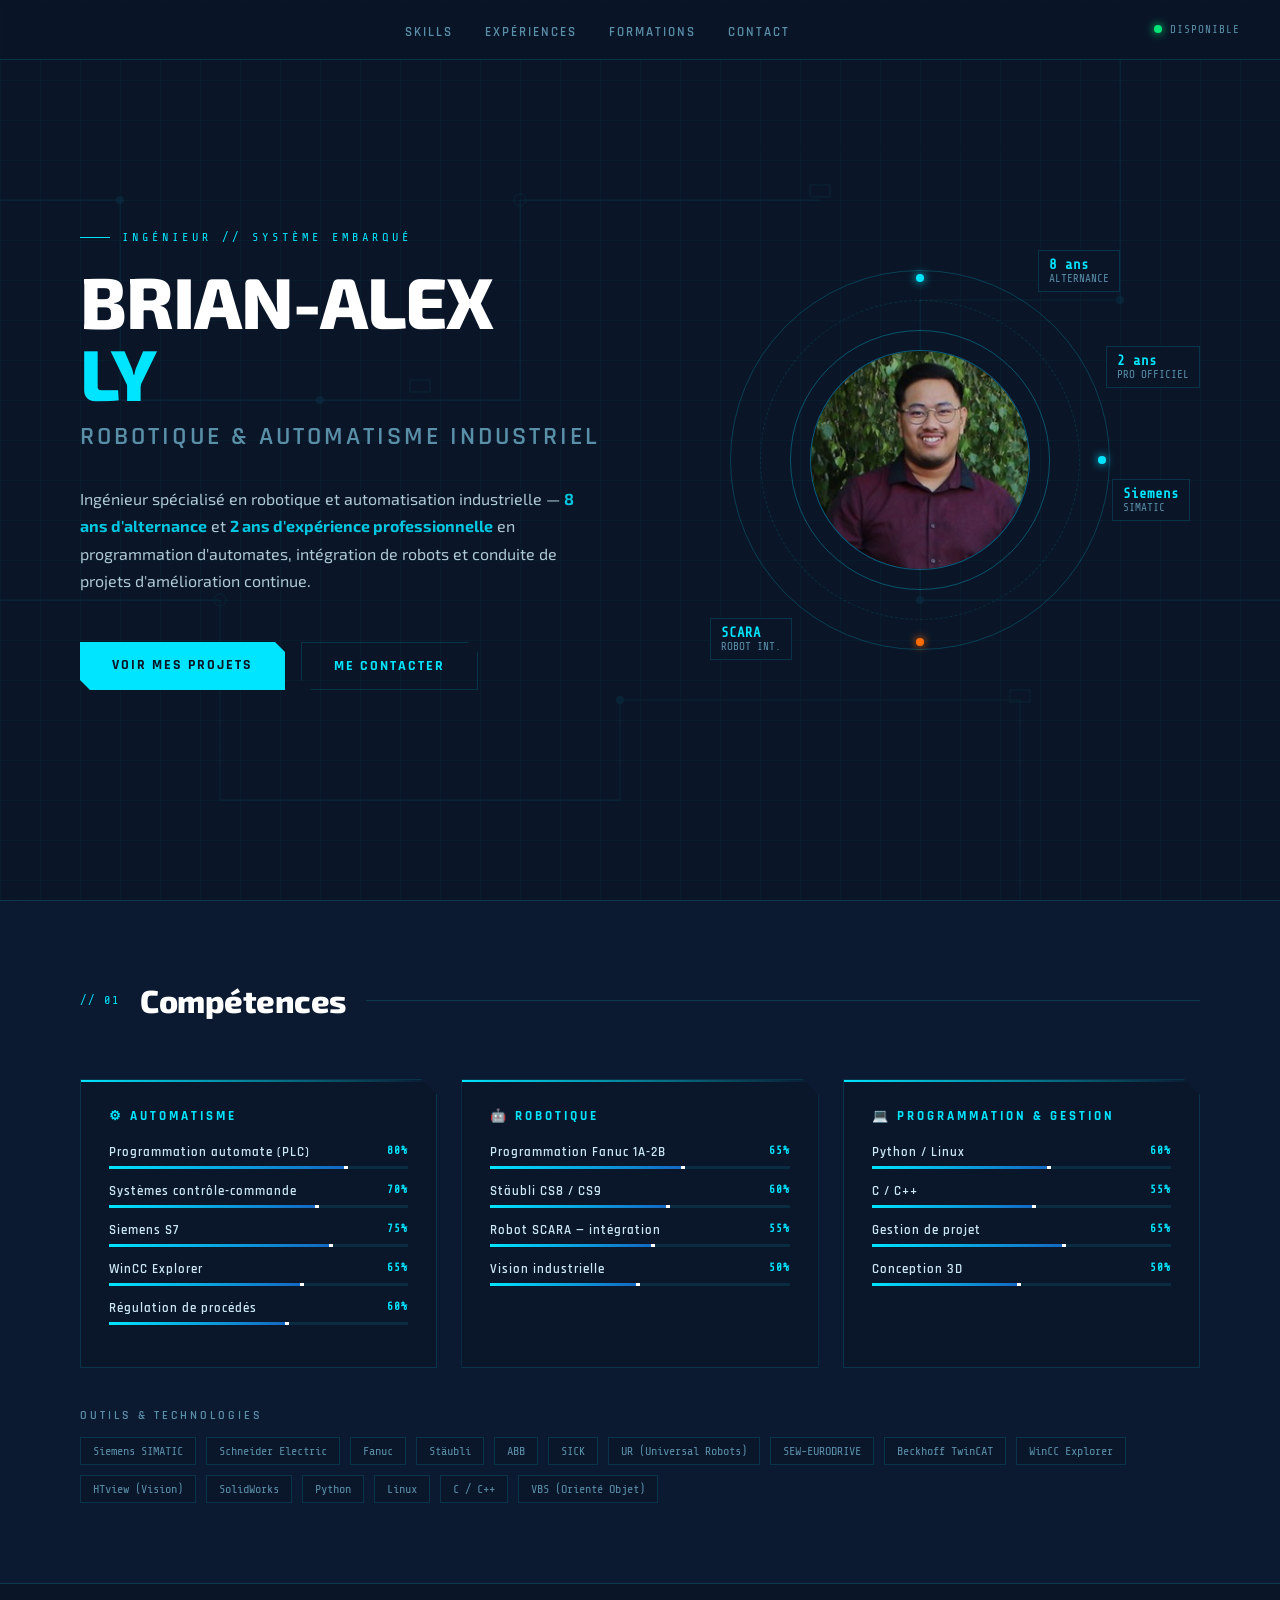
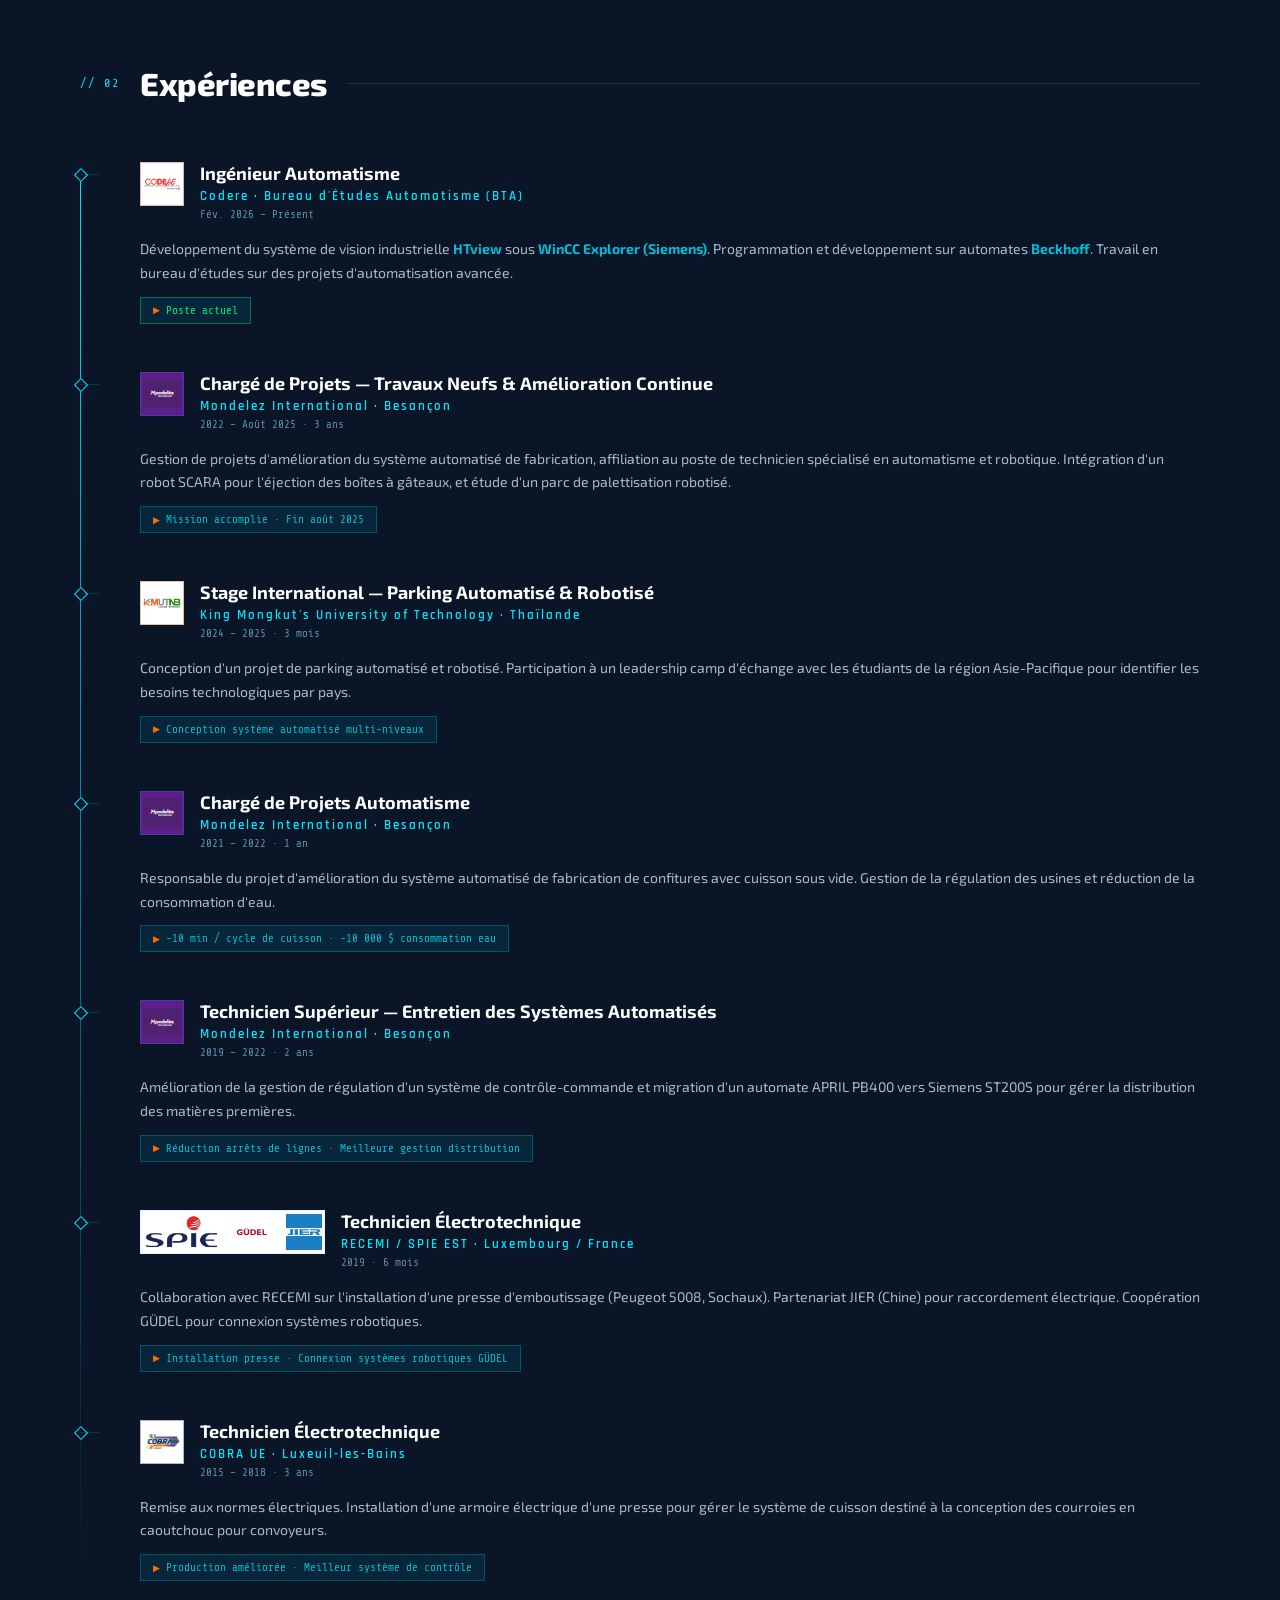
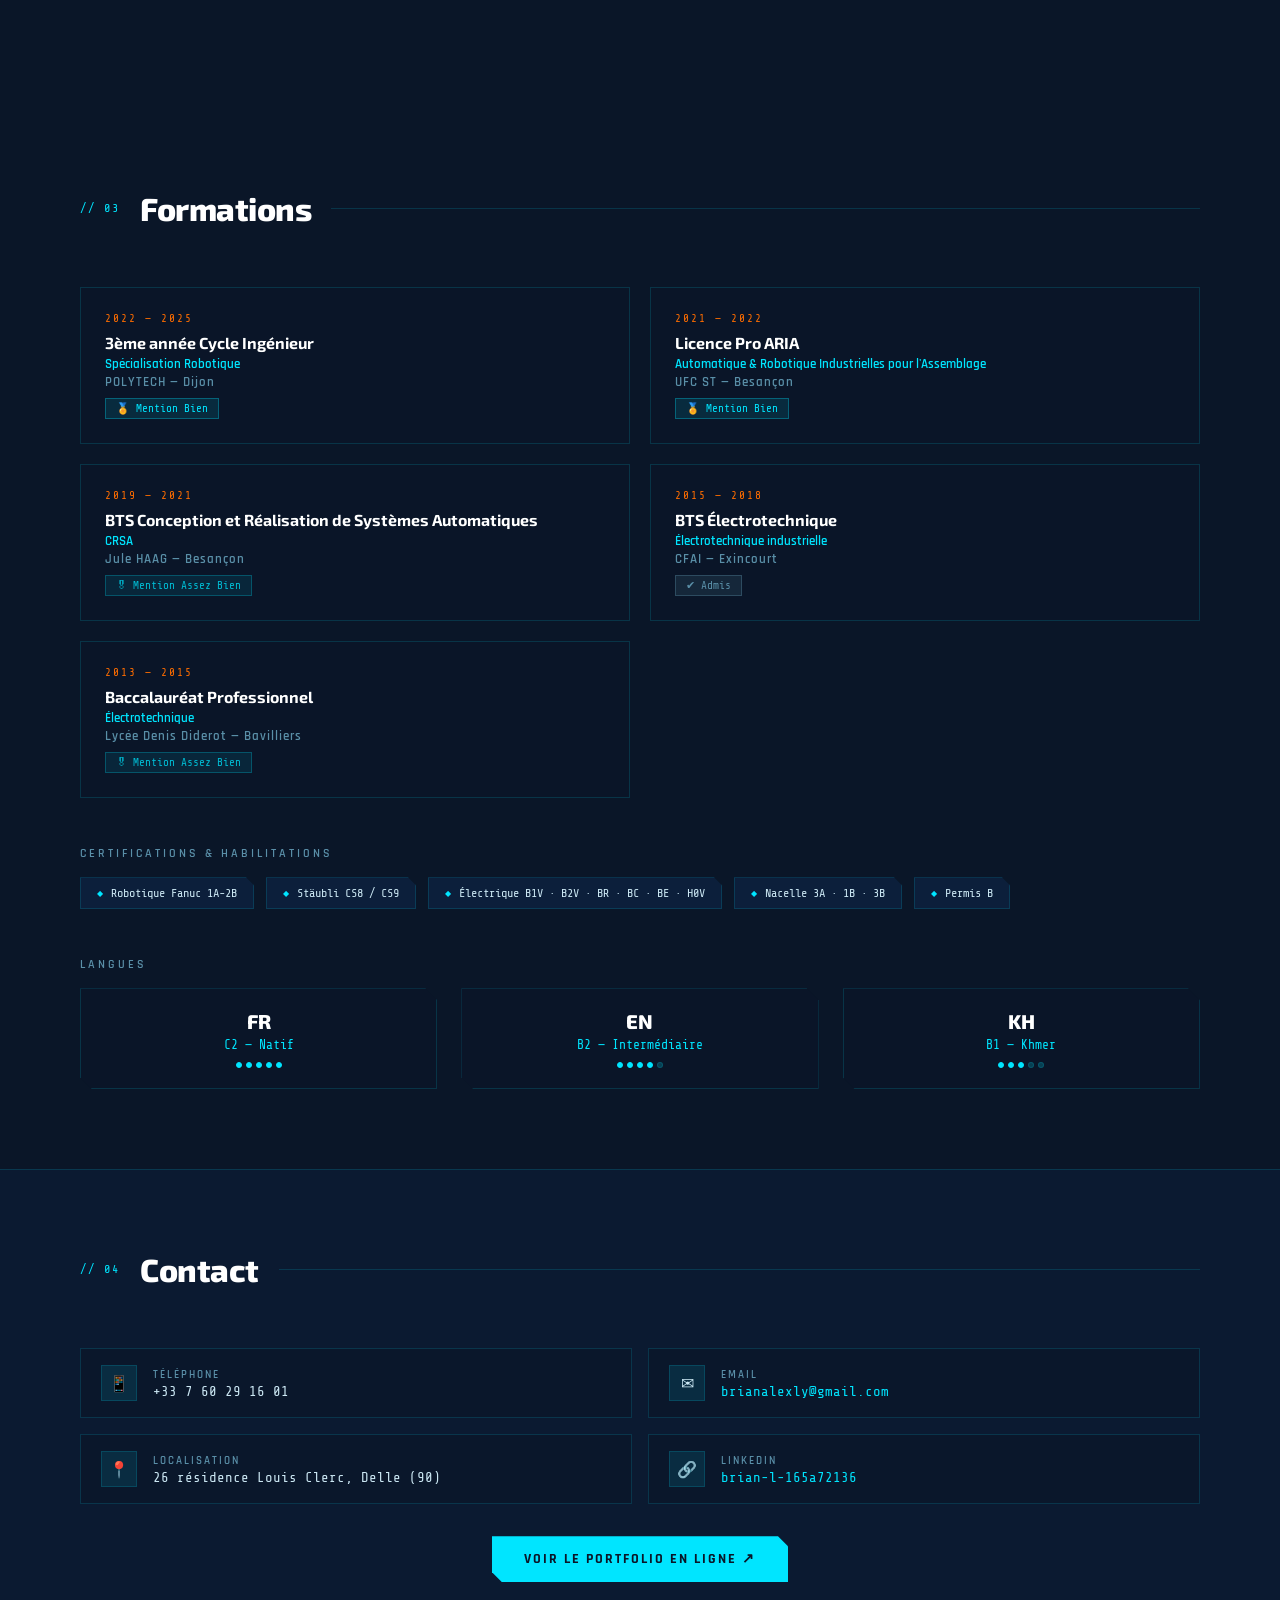
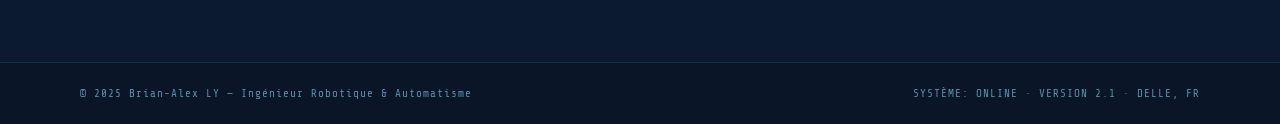
==== commit 7ed45220: "Rename Index.html to index.html" ====
--- a/index.html
+++ b/index.html
@@ -927,7 +927,7 @@
 
 <!-- Navigation -->
 <nav>
-  <div class="nav-logo">B<span>A</span>LY<span>.</span>IO</div>
+  <div class="nav-logo"></div>
   <ul>
     <li><a href="#competences">Skills</a></li>
     <li><a href="#experience">Expériences</a></li>
@@ -999,60 +999,64 @@
     <div class="skill-category fade-in">
       <div class="skill-cat-title">⚙ Automatisme</div>
       <div class="skill-item">
-        <div class="skill-name">Programmation automate (PLC) <span class="skill-pct">90%</span></div>
-        <div class="skill-bar"><div class="skill-fill" data-width="90" style="width:0%"></div></div>
+        <div class="skill-name">Programmation automate (PLC) <span class="skill-pct">80%</span></div>
+        <div class="skill-bar"><div class="skill-fill" data-width="80" style="width:0%"></div></div>
       </div>
       <div class="skill-item">
-        <div class="skill-name">Systèmes contrôle-commande <span class="skill-pct">85%</span></div>
-        <div class="skill-bar"><div class="skill-fill" data-width="85" style="width:0%"></div></div>
+        <div class="skill-name">Systèmes contrôle-commande <span class="skill-pct">70%</span></div>
+        <div class="skill-bar"><div class="skill-fill" data-width="70" style="width:0%"></div></div>
       </div>
       <div class="skill-item">
-        <div class="skill-name">Siemens S7 / APRIL PB400 <span class="skill-pct">82%</span></div>
-        <div class="skill-bar"><div class="skill-fill" data-width="82" style="width:0%"></div></div>
+        <div class="skill-name">Siemens S7 <span class="skill-pct">75%</span></div>
+        <div class="skill-bar"><div class="skill-fill" data-width="75" style="width:0%"></div></div>
       </div>
       <div class="skill-item">
-        <div class="skill-name">Régulation de procédés <span class="skill-pct">80%</span></div>
-        <div class="skill-bar"><div class="skill-fill" data-width="80" style="width:0%"></div></div>
+        <div class="skill-name">WinCC Explorer <span class="skill-pct">65%</span></div>
+        <div class="skill-bar"><div class="skill-fill" data-width="65" style="width:0%"></div></div>
+      </div>
+      <div class="skill-item">
+        <div class="skill-name">Régulation de procédés <span class="skill-pct">60%</span></div>
+        <div class="skill-bar"><div class="skill-fill" data-width="60" style="width:0%"></div></div>
       </div>
     </div>
 
     <div class="skill-category fade-in" style="transition-delay:0.1s">
       <div class="skill-cat-title">🤖 Robotique</div>
       <div class="skill-item">
-        <div class="skill-name">Programmation Fanuc 1A-2B <span class="skill-pct">88%</span></div>
-        <div class="skill-bar"><div class="skill-fill" data-width="88" style="width:0%"></div></div>
+        <div class="skill-name">Programmation Fanuc 1A-2B <span class="skill-pct">65%</span></div>
+        <div class="skill-bar"><div class="skill-fill" data-width="65" style="width:0%"></div></div>
       </div>
       <div class="skill-item">
-        <div class="skill-name">Stäubli CS8 / CS9 <span class="skill-pct">85%</span></div>
-        <div class="skill-bar"><div class="skill-fill" data-width="85" style="width:0%"></div></div>
+        <div class="skill-name">Stäubli CS8 / CS9 <span class="skill-pct">60%</span></div>
+        <div class="skill-bar"><div class="skill-fill" data-width="60" style="width:0%"></div></div>
       </div>
       <div class="skill-item">
-        <div class="skill-name">Robot SCARA — intégration <span class="skill-pct">80%</span></div>
-        <div class="skill-bar"><div class="skill-fill" data-width="80" style="width:0%"></div></div>
+        <div class="skill-name">Robot SCARA — intégration <span class="skill-pct">55%</span></div>
+        <div class="skill-bar"><div class="skill-fill" data-width="55" style="width:0%"></div></div>
       </div>
       <div class="skill-item">
-        <div class="skill-name">Vision industrielle <span class="skill-pct">70%</span></div>
-        <div class="skill-bar"><div class="skill-fill" data-width="70" style="width:0%"></div></div>
+        <div class="skill-name">Vision industrielle <span class="skill-pct">50%</span></div>
+        <div class="skill-bar"><div class="skill-fill" data-width="50" style="width:0%"></div></div>
       </div>
     </div>
 
     <div class="skill-category fade-in" style="transition-delay:0.2s">
       <div class="skill-cat-title">💻 Programmation &amp; Gestion</div>
       <div class="skill-item">
-        <div class="skill-name">Python / Linux <span class="skill-pct">80%</span></div>
-        <div class="skill-bar"><div class="skill-fill" data-width="80" style="width:0%"></div></div>
+        <div class="skill-name">Python / Linux <span class="skill-pct">60%</span></div>
+        <div class="skill-bar"><div class="skill-fill" data-width="60" style="width:0%"></div></div>
       </div>
       <div class="skill-item">
-        <div class="skill-name">C / C++ <span class="skill-pct">72%</span></div>
-        <div class="skill-bar"><div class="skill-fill" data-width="72" style="width:0%"></div></div>
+        <div class="skill-name">C / C++ <span class="skill-pct">55%</span></div>
+        <div class="skill-bar"><div class="skill-fill" data-width="55" style="width:0%"></div></div>
       </div>
       <div class="skill-item">
-        <div class="skill-name">Gestion de projet <span class="skill-pct">88%</span></div>
-        <div class="skill-bar"><div class="skill-fill" data-width="88" style="width:0%"></div></div>
+        <div class="skill-name">Gestion de projet <span class="skill-pct">65%</span></div>
+        <div class="skill-bar"><div class="skill-fill" data-width="65" style="width:0%"></div></div>
       </div>
       <div class="skill-item">
-        <div class="skill-name">Conception 3D <span class="skill-pct">75%</span></div>
-        <div class="skill-bar"><div class="skill-fill" data-width="75" style="width:0%"></div></div>
+        <div class="skill-name">Conception 3D <span class="skill-pct">50%</span></div>
+        <div class="skill-bar"><div class="skill-fill" data-width="50" style="width:0%"></div></div>
       </div>
     </div>
   </div>
@@ -1069,8 +1073,6 @@
       <span class="tool-tag">SICK</span>
       <span class="tool-tag">UR (Universal Robots)</span>
       <span class="tool-tag">SEW-EURODRIVE</span>
-      <span class="tool-tag">GÜDEL</span>
-      <span class="tool-tag">JIER</span>
       <span class="tool-tag">Beckhoff TwinCAT</span>
       <span class="tool-tag">WinCC Explorer</span>
       <span class="tool-tag">HTview (Vision)</span>
@@ -1078,6 +1080,7 @@
       <span class="tool-tag">Python</span>
       <span class="tool-tag">Linux</span>
       <span class="tool-tag">C / C++</span>
+      <span class="tool-tag">VBS (Orienté Objet)</span>
     </div>
   </div>
 </section>
@@ -1094,10 +1097,12 @@
 
     <div class="timeline-item fade-in">
       <div class="exp-header">
-        <div class="exp-logo" style="background:rgba(0,180,80,0.1);border-color:rgba(0,180,80,0.3);color:#00e676;font-size:9px;">CDR</div>
+        <div class="exp-logo" style="background:#fff;padding:3px;overflow:hidden;border-color:rgba(200,0,0,0.3);">
+          <img src="[data-uri]" alt="Codere" style="width:38px;height:38px;object-fit:contain;" />
+        </div>
         <div class="exp-meta">
           <div class="exp-title">Ingénieur Automatisme</div>
-          <div class="exp-company">Codere · Bureau d'Études (BTS)</div>
+          <div class="exp-company">Codere · Bureau d'Études Automatisme (BTA)</div>
           <div class="exp-period">Fév. 2026 – Présent</div>
         </div>
       </div>
@@ -1109,7 +1114,9 @@
 
     <div class="timeline-item fade-in">
       <div class="exp-header">
-        <div class="exp-logo">MDZ</div>
+        <div class="exp-logo" style="background:#5c1f8a;padding:3px;overflow:hidden;">
+          <img src="[data-uri]" alt="Mondelez" style="width:38px;height:38px;object-fit:contain;" />
+        </div>
         <div class="exp-meta">
           <div class="exp-title">Chargé de Projets — Travaux Neufs &amp; Amélioration Continue</div>
           <div class="exp-company">Mondelez International · Besançon</div>
@@ -1124,7 +1131,9 @@
 
     <div class="timeline-item fade-in" style="transition-delay:0.1s">
       <div class="exp-header">
-        <div class="exp-logo" style="background:rgba(255,109,0,0.1);border-color:rgba(255,109,0,0.3);color:var(--orange);">TH</div>
+        <div class="exp-logo" style="background:#fff;padding:3px;overflow:hidden;border-color:rgba(200,100,0,0.4);">
+          <img src="[data-uri]" alt="KMUTNB" style="width:38px;height:38px;object-fit:contain;" />
+        </div>
         <div class="exp-meta">
           <div class="exp-title">Stage International — Parking Automatisé &amp; Robotisé</div>
           <div class="exp-company">King Mongkut's University of Technology · Thaïlande</div>
@@ -1139,7 +1148,9 @@
 
     <div class="timeline-item fade-in" style="transition-delay:0.15s">
       <div class="exp-header">
-        <div class="exp-logo">MDZ</div>
+        <div class="exp-logo" style="background:#5c1f8a;padding:3px;overflow:hidden;">
+          <img src="[data-uri]" alt="Mondelez" style="width:38px;height:38px;object-fit:contain;" />
+        </div>
         <div class="exp-meta">
           <div class="exp-title">Chargé de Projets Automatisme</div>
           <div class="exp-company">Mondelez International · Besançon</div>
@@ -1154,7 +1165,9 @@
 
     <div class="timeline-item fade-in" style="transition-delay:0.2s">
       <div class="exp-header">
-        <div class="exp-logo">MDZ</div>
+        <div class="exp-logo" style="background:#5c1f8a;padding:3px;overflow:hidden;">
+          <img src="[data-uri]" alt="Mondelez" style="width:38px;height:38px;object-fit:contain;" />
+        </div>
         <div class="exp-meta">
           <div class="exp-title">Technicien Supérieur — Entretien des Systèmes Automatisés</div>
           <div class="exp-company">Mondelez International · Besançon</div>
@@ -1169,7 +1182,11 @@
 
     <div class="timeline-item fade-in" style="transition-delay:0.25s">
       <div class="exp-header">
-        <div class="exp-logo" style="font-size:9px;">RCMI</div>
+        <div class="exp-logo" style="background:#fff;padding:2px;overflow:hidden;width:auto;min-width:130px;display:flex;align-items:center;justify-content:center;gap:4px;">
+          <img src="[data-uri]" alt="SPIE" style="height:36px;width:auto;object-fit:contain;" />
+          <img src="[data-uri]" alt="Güdel" style="height:36px;width:auto;object-fit:contain;" />
+          <img src="[data-uri]" alt="JIER" style="height:36px;width:auto;object-fit:contain;" />
+        </div>
         <div class="exp-meta">
           <div class="exp-title">Technicien Électrotechnique</div>
           <div class="exp-company">RECEMI / SPIE EST · Luxembourg / France</div>
@@ -1184,7 +1201,9 @@
 
     <div class="timeline-item fade-in" style="transition-delay:0.3s">
       <div class="exp-header">
-        <div class="exp-logo" style="font-size:9px;background:rgba(255,109,0,0.1);border-color:rgba(255,109,0,0.3);color:var(--orange);">CBR</div>
+        <div class="exp-logo" style="background:#fff;padding:3px;overflow:hidden;border-color:rgba(0,0,150,0.3);">
+          <img src="[data-uri]" alt="Cobra Group" style="width:38px;height:38px;object-fit:contain;" />
+        </div>
         <div class="exp-meta">
           <div class="exp-title">Technicien Électrotechnique</div>
           <div class="exp-company">COBRA UE · Luxeuil-les-Bains</div>
@@ -1214,24 +1233,36 @@
       <div class="edu-degree">3ème année Cycle Ingénieur</div>
       <div style="font-size:13px;color:var(--cyan);margin:4px 0 2px;font-family:'Rajdhani',sans-serif;font-weight:600;">Spécialisation Robotique</div>
       <div class="edu-school">POLYTECH — Dijon</div>
+      <div style="margin-top:8px;display:inline-block;background:rgba(0,229,255,0.1);border:1px solid rgba(0,229,255,0.3);padding:3px 10px;font-family:'Share Tech Mono',monospace;font-size:11px;color:var(--cyan);">🏅 Mention Bien</div>
     </div>
     <div class="edu-card fade-in" style="transition-delay:0.05s">
       <div class="edu-year">2021 — 2022</div>
       <div class="edu-degree">Licence Pro ARIA</div>
       <div style="font-size:13px;color:var(--cyan);margin:4px 0 2px;font-family:'Rajdhani',sans-serif;font-weight:600;">Automatique &amp; Robotique Industrielles pour l'Assemblage</div>
       <div class="edu-school">UFC ST — Besançon</div>
+      <div style="margin-top:8px;display:inline-block;background:rgba(0,229,255,0.1);border:1px solid rgba(0,229,255,0.3);padding:3px 10px;font-family:'Share Tech Mono',monospace;font-size:11px;color:var(--cyan);">🏅 Mention Bien</div>
     </div>
     <div class="edu-card fade-in" style="transition-delay:0.1s">
       <div class="edu-year">2019 — 2021</div>
       <div class="edu-degree">BTS Conception et Réalisation de Systèmes Automatiques</div>
       <div style="font-size:13px;color:var(--cyan);margin:4px 0 2px;font-family:'Rajdhani',sans-serif;font-weight:600;">CRSA</div>
       <div class="edu-school">Jule HAAG — Besançon</div>
+      <div style="margin-top:8px;display:inline-block;background:rgba(0,188,212,0.1);border:1px solid rgba(0,188,212,0.3);padding:3px 10px;font-family:'Share Tech Mono',monospace;font-size:11px;color:var(--accent);">🎖 Mention Assez Bien</div>
     </div>
     <div class="edu-card fade-in" style="transition-delay:0.15s">
       <div class="edu-year">2015 — 2018</div>
       <div class="edu-degree">BTS Électrotechnique</div>
       <div style="font-size:13px;color:var(--cyan);margin:4px 0 2px;font-family:'Rajdhani',sans-serif;font-weight:600;">Électrotechnique industrielle</div>
       <div class="edu-school">CFAI — Exincourt</div>
+      <div style="margin-top:8px;display:inline-block;background:rgba(90,143,168,0.15);border:1px solid rgba(90,143,168,0.35);padding:3px 10px;font-family:'Share Tech Mono',monospace;font-size:11px;color:var(--muted);">✔ Admis</div>
+    </div>
+
+    <div class="edu-card fade-in" style="transition-delay:0.2s">
+      <div class="edu-year">2013 — 2015</div>
+      <div class="edu-degree">Baccalauréat Professionnel</div>
+      <div style="font-size:13px;color:var(--cyan);margin:4px 0 2px;font-family:'Rajdhani',sans-serif;font-weight:600;">Électrotechnique</div>
+      <div class="edu-school">Lycée Denis Diderot — Bavilliers</div>
+      <div style="margin-top:8px;display:inline-block;background:rgba(0,188,212,0.1);border:1px solid rgba(0,188,212,0.3);padding:3px 10px;font-family:'Share Tech Mono',monospace;font-size:11px;color:var(--accent);">🎖 Mention Assez Bien</div>
     </div>
   </div>
 
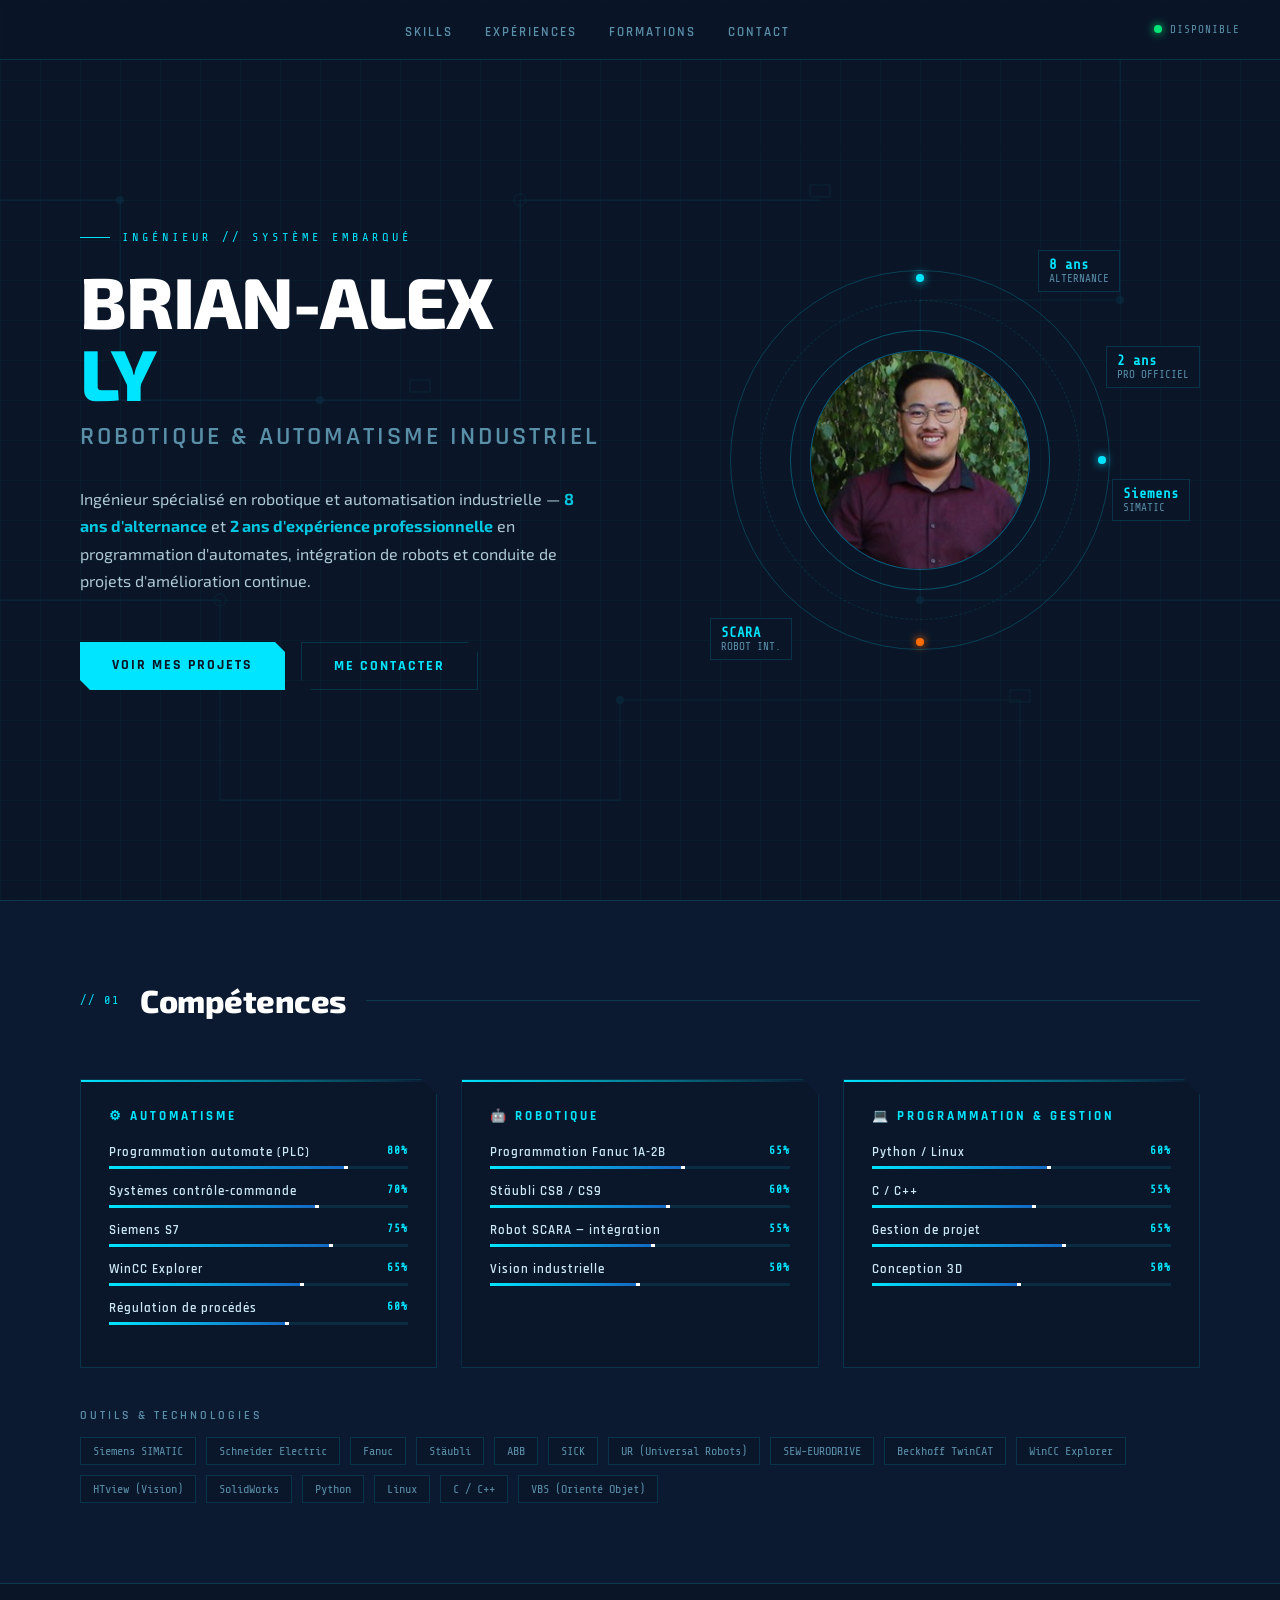
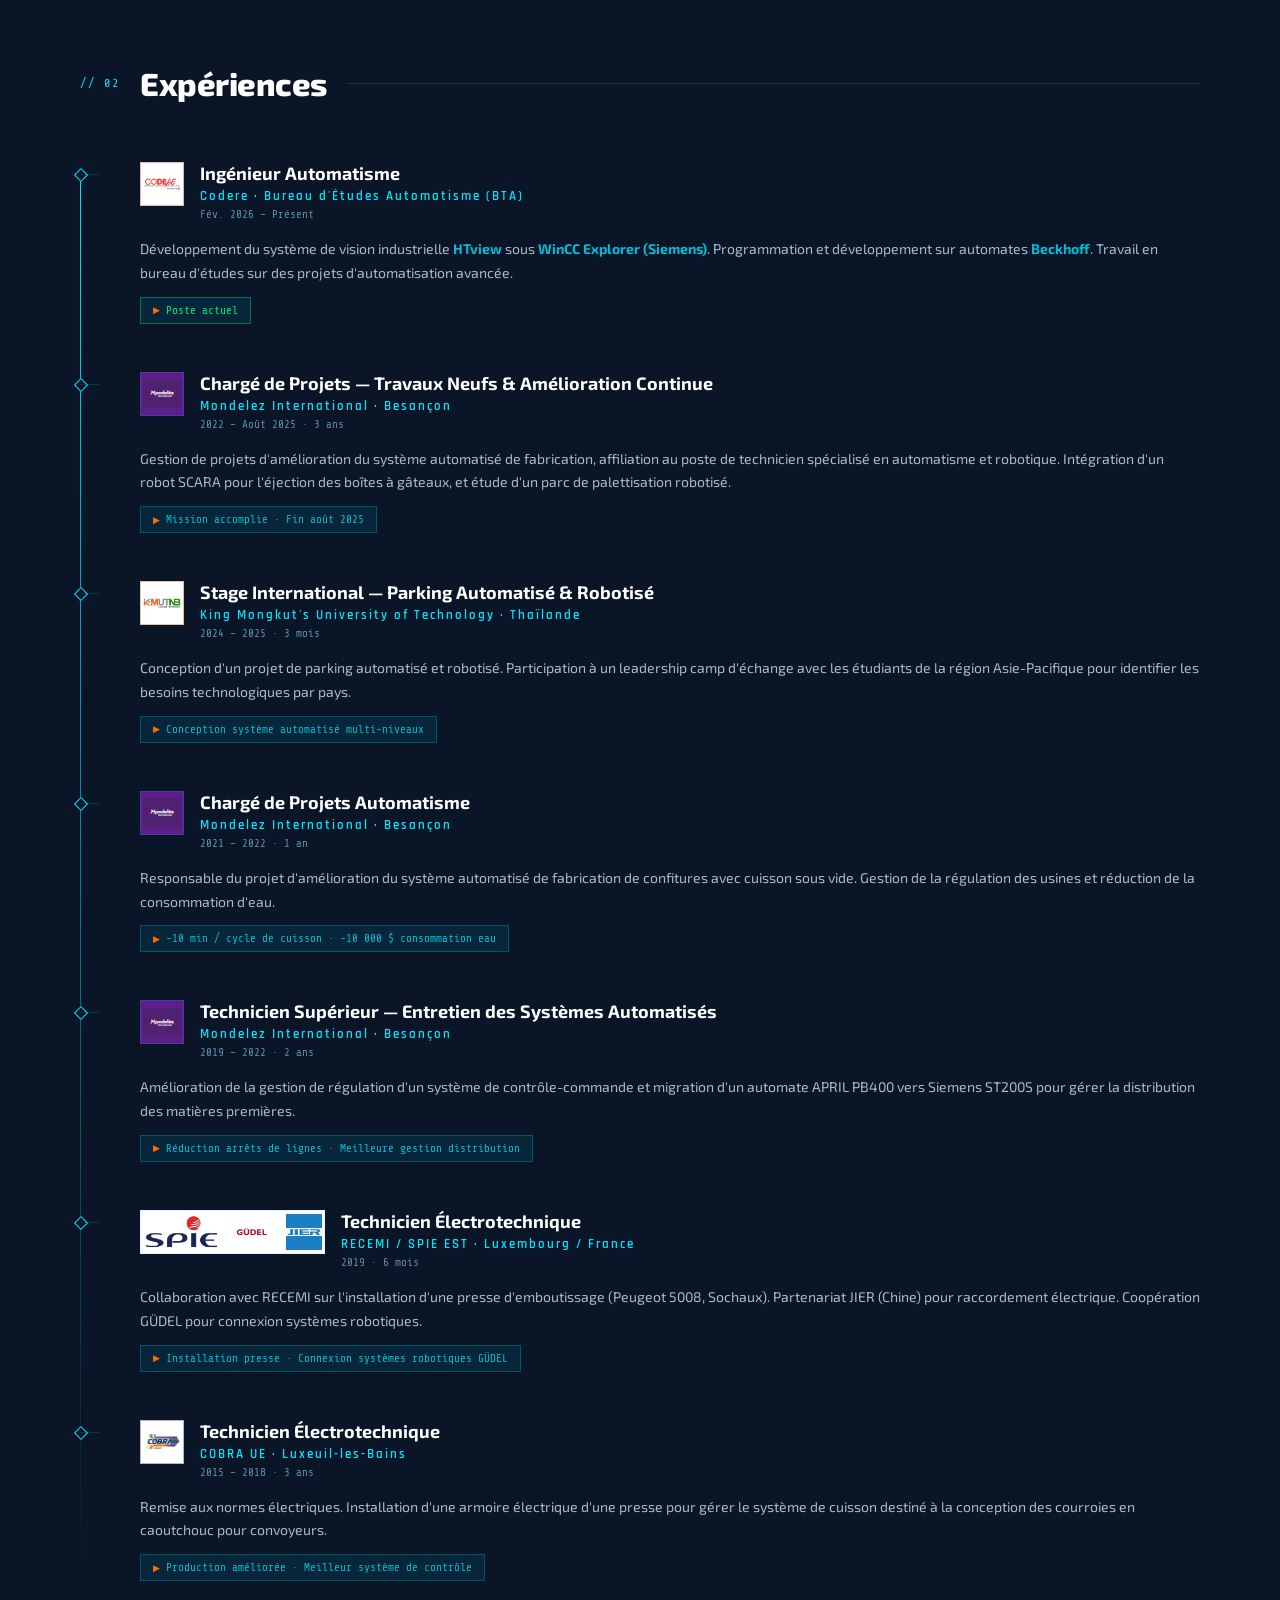
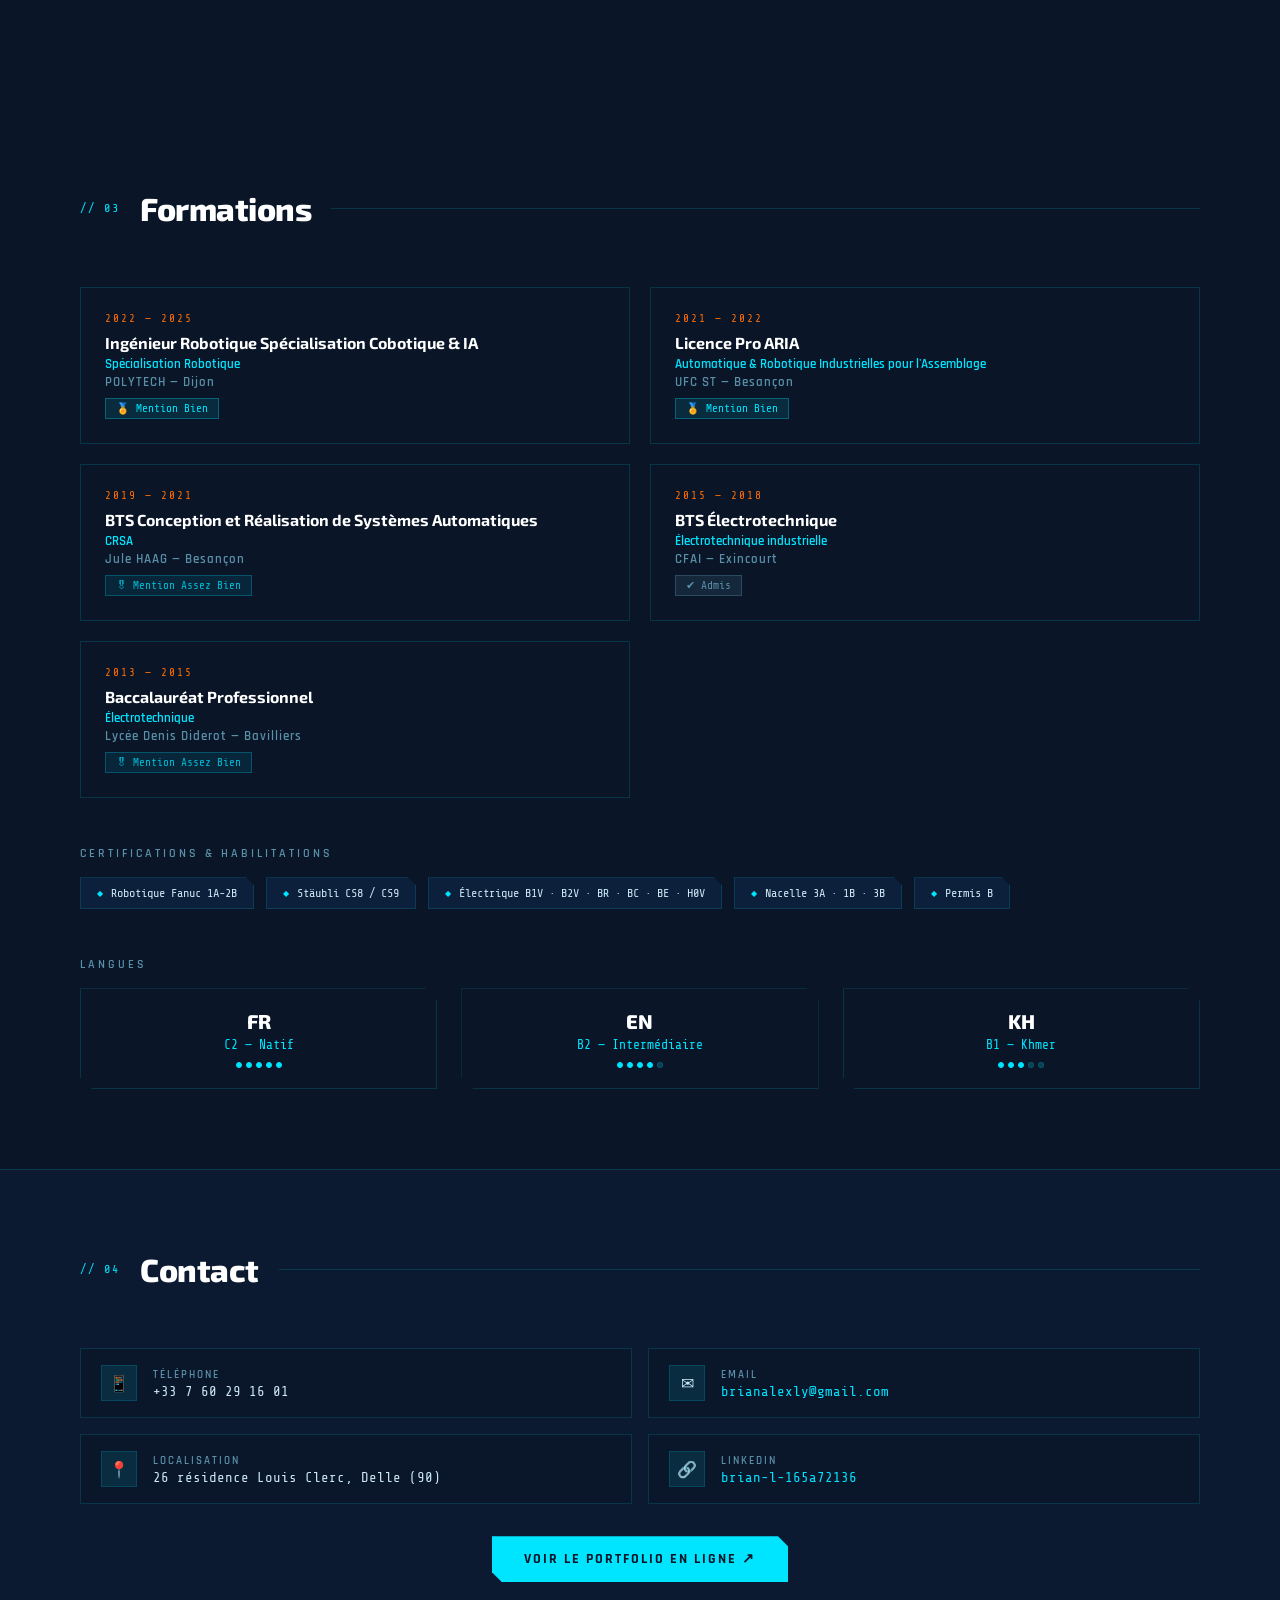
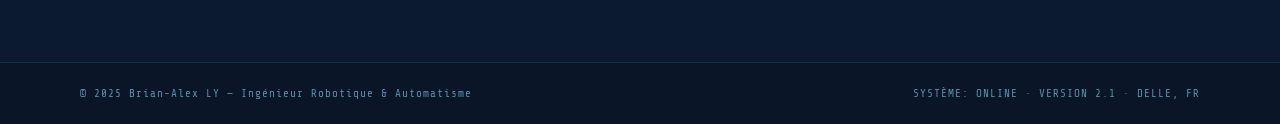
==== commit 84d7b454: "Update index.html" ====
--- a/index.html
+++ b/index.html
@@ -1230,7 +1230,7 @@
   <div class="edu-grid">
     <div class="edu-card fade-in">
       <div class="edu-year">2022 — 2025</div>
-      <div class="edu-degree">3ème année Cycle Ingénieur</div>
+      <div class="edu-degree">Ingénieur Robotique Spécialisation Cobotique & IA </div>
       <div style="font-size:13px;color:var(--cyan);margin:4px 0 2px;font-family:'Rajdhani',sans-serif;font-weight:600;">Spécialisation Robotique</div>
       <div class="edu-school">POLYTECH — Dijon</div>
       <div style="margin-top:8px;display:inline-block;background:rgba(0,229,255,0.1);border:1px solid rgba(0,229,255,0.3);padding:3px 10px;font-family:'Share Tech Mono',monospace;font-size:11px;color:var(--cyan);">🏅 Mention Bien</div>
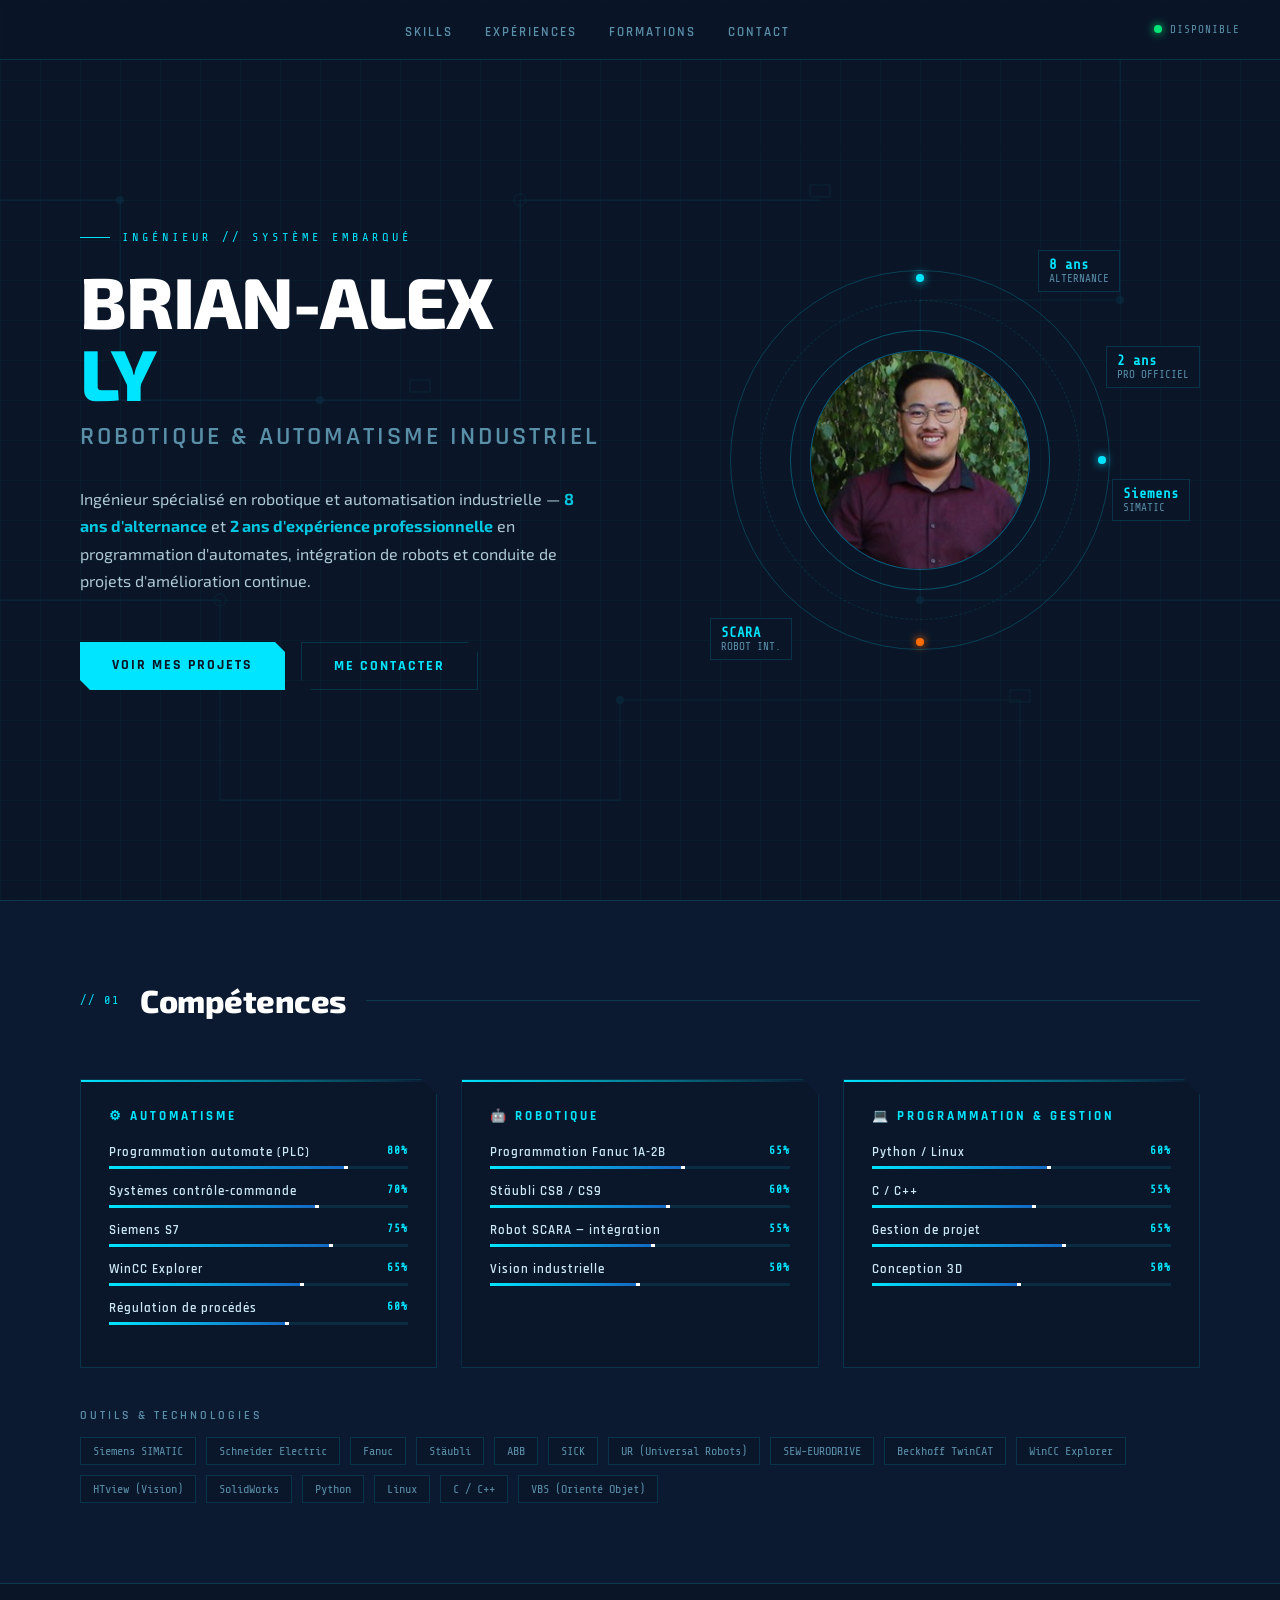
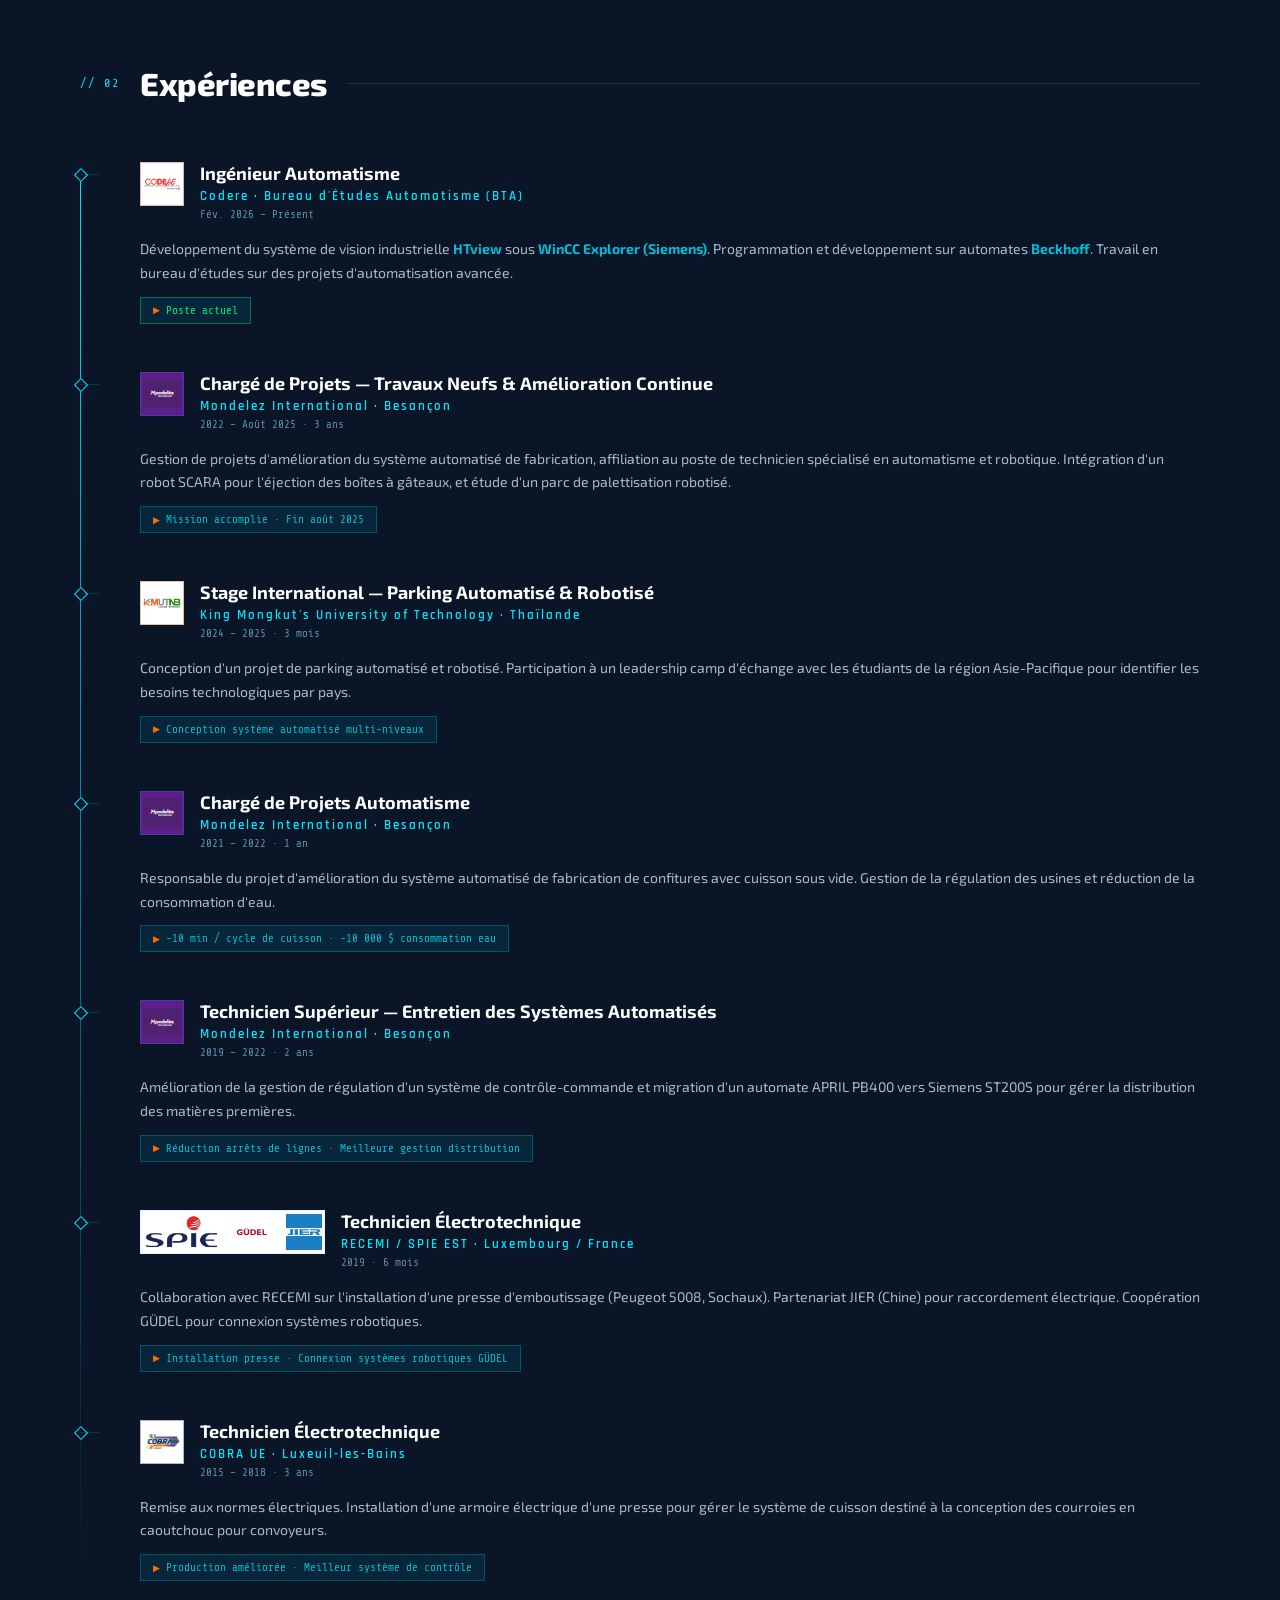
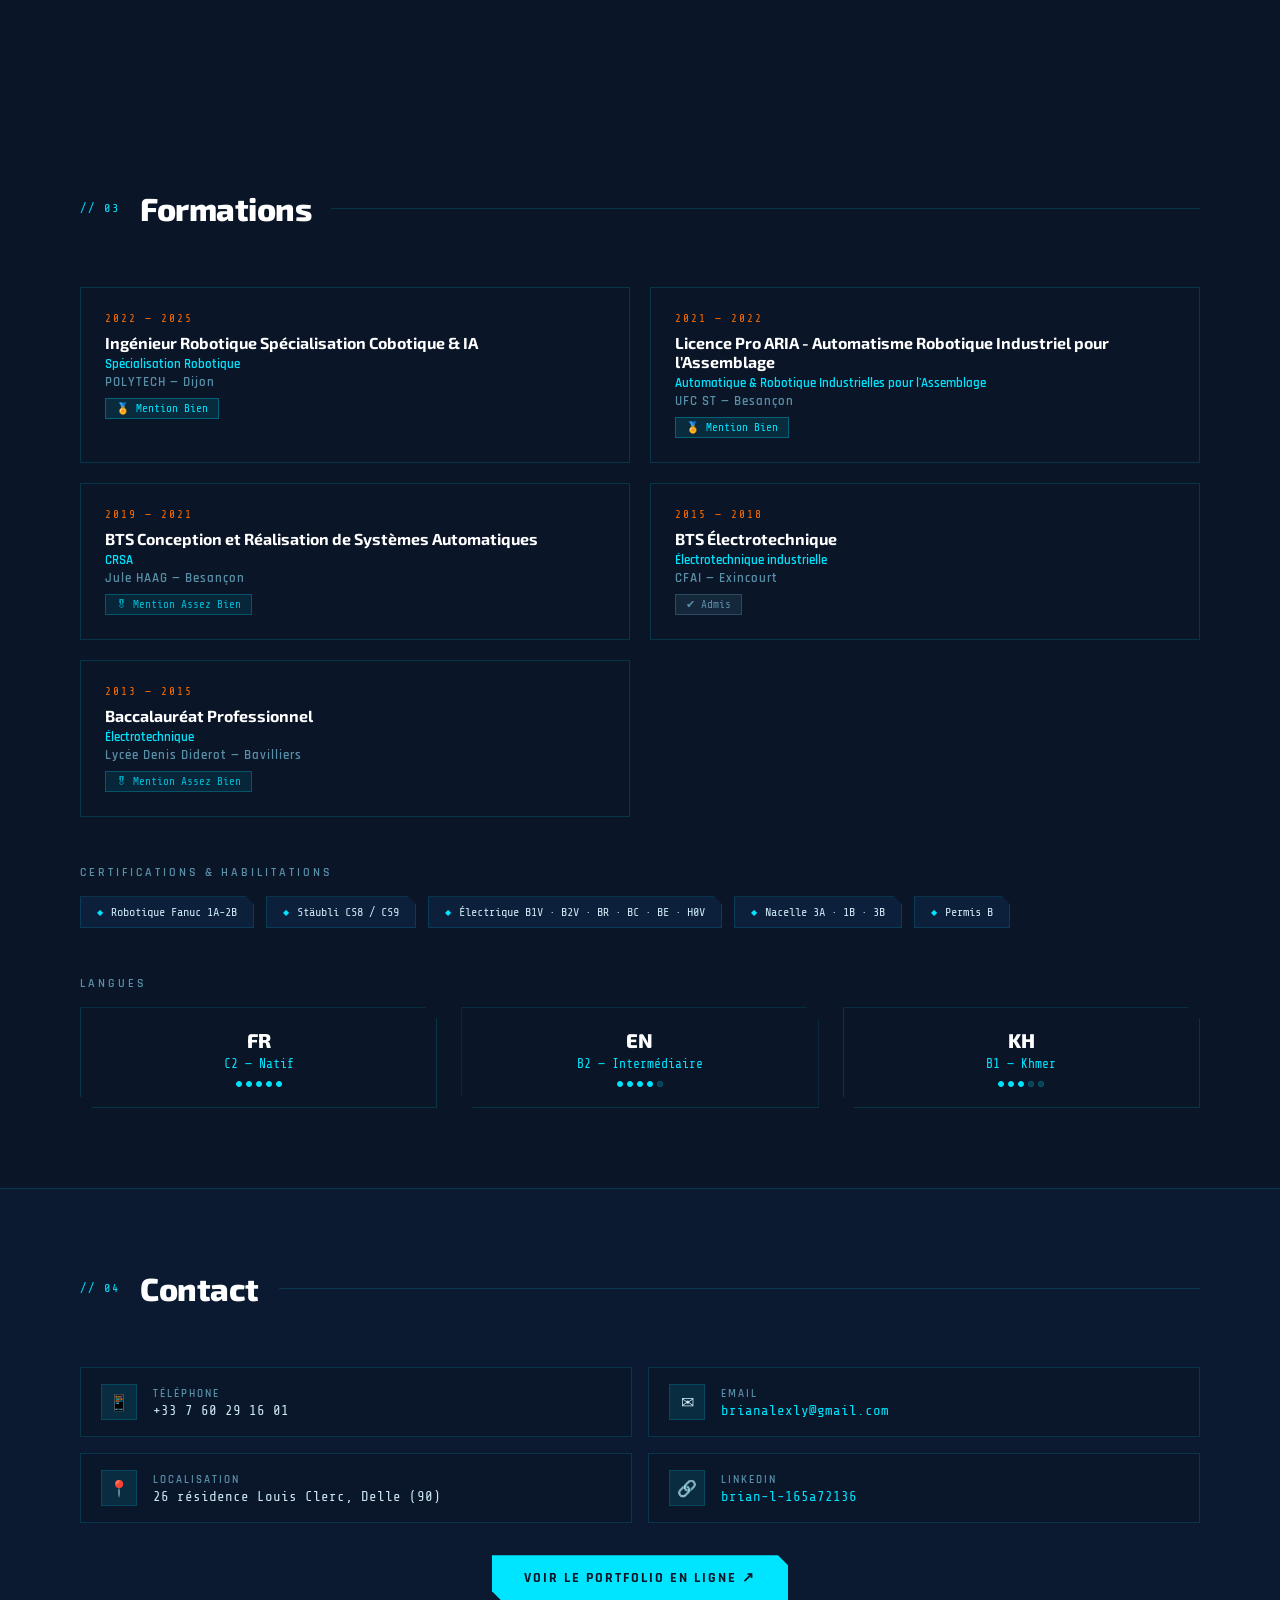
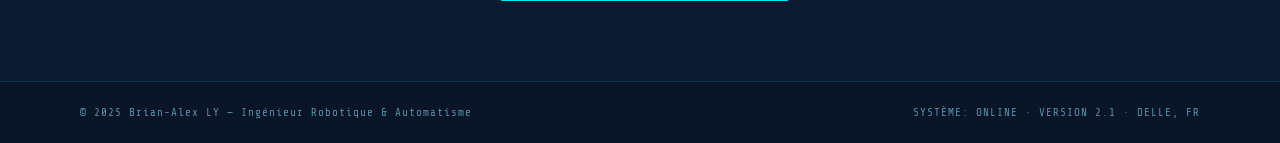
==== commit 6ca2cbf9: "index.html" ====
--- a/index.html
+++ b/index.html
@@ -1237,7 +1237,7 @@
     </div>
     <div class="edu-card fade-in" style="transition-delay:0.05s">
       <div class="edu-year">2021 — 2022</div>
-      <div class="edu-degree">Licence Pro ARIA</div>
+      <div class="edu-degree">Licence Pro ARIA - Automatisme Robotique Industriel pour l'Assemblage </div>
       <div style="font-size:13px;color:var(--cyan);margin:4px 0 2px;font-family:'Rajdhani',sans-serif;font-weight:600;">Automatique &amp; Robotique Industrielles pour l'Assemblage</div>
       <div class="edu-school">UFC ST — Besançon</div>
       <div style="margin-top:8px;display:inline-block;background:rgba(0,229,255,0.1);border:1px solid rgba(0,229,255,0.3);padding:3px 10px;font-family:'Share Tech Mono',monospace;font-size:11px;color:var(--cyan);">🏅 Mention Bien</div>
